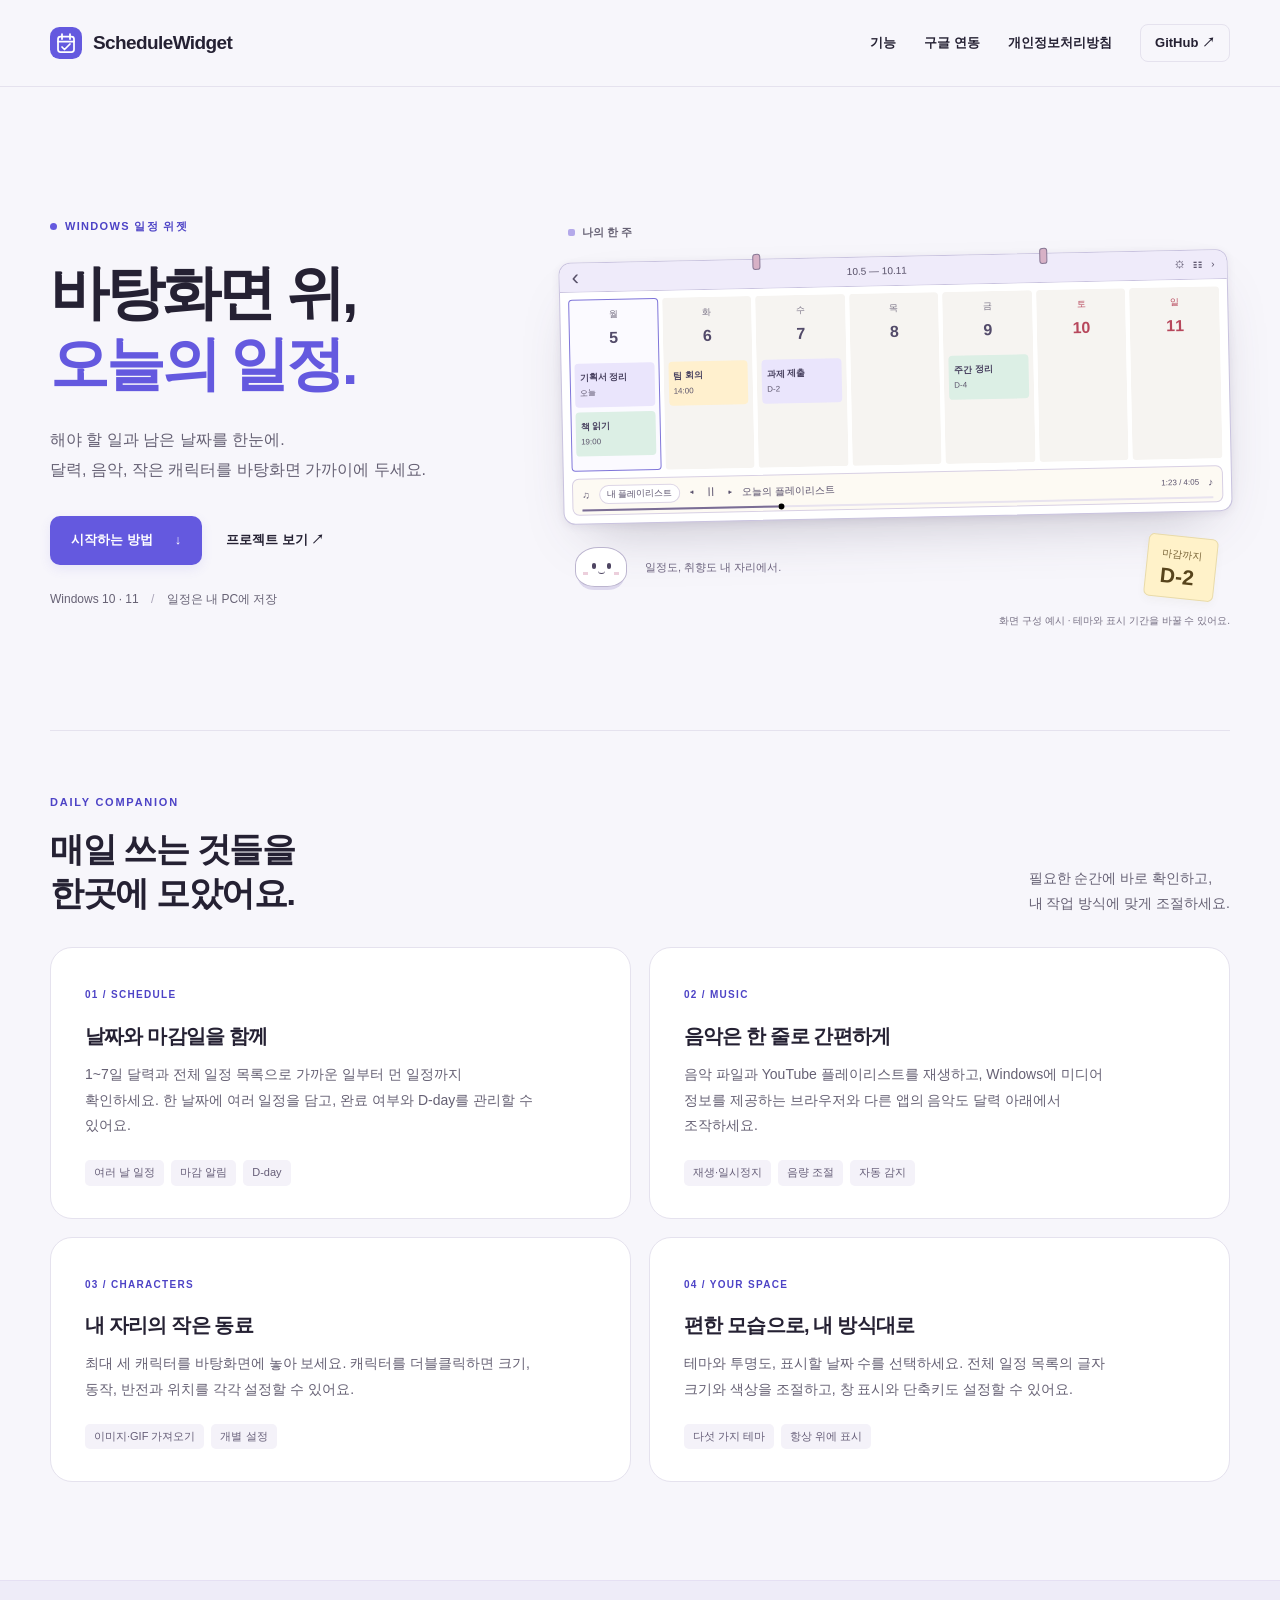
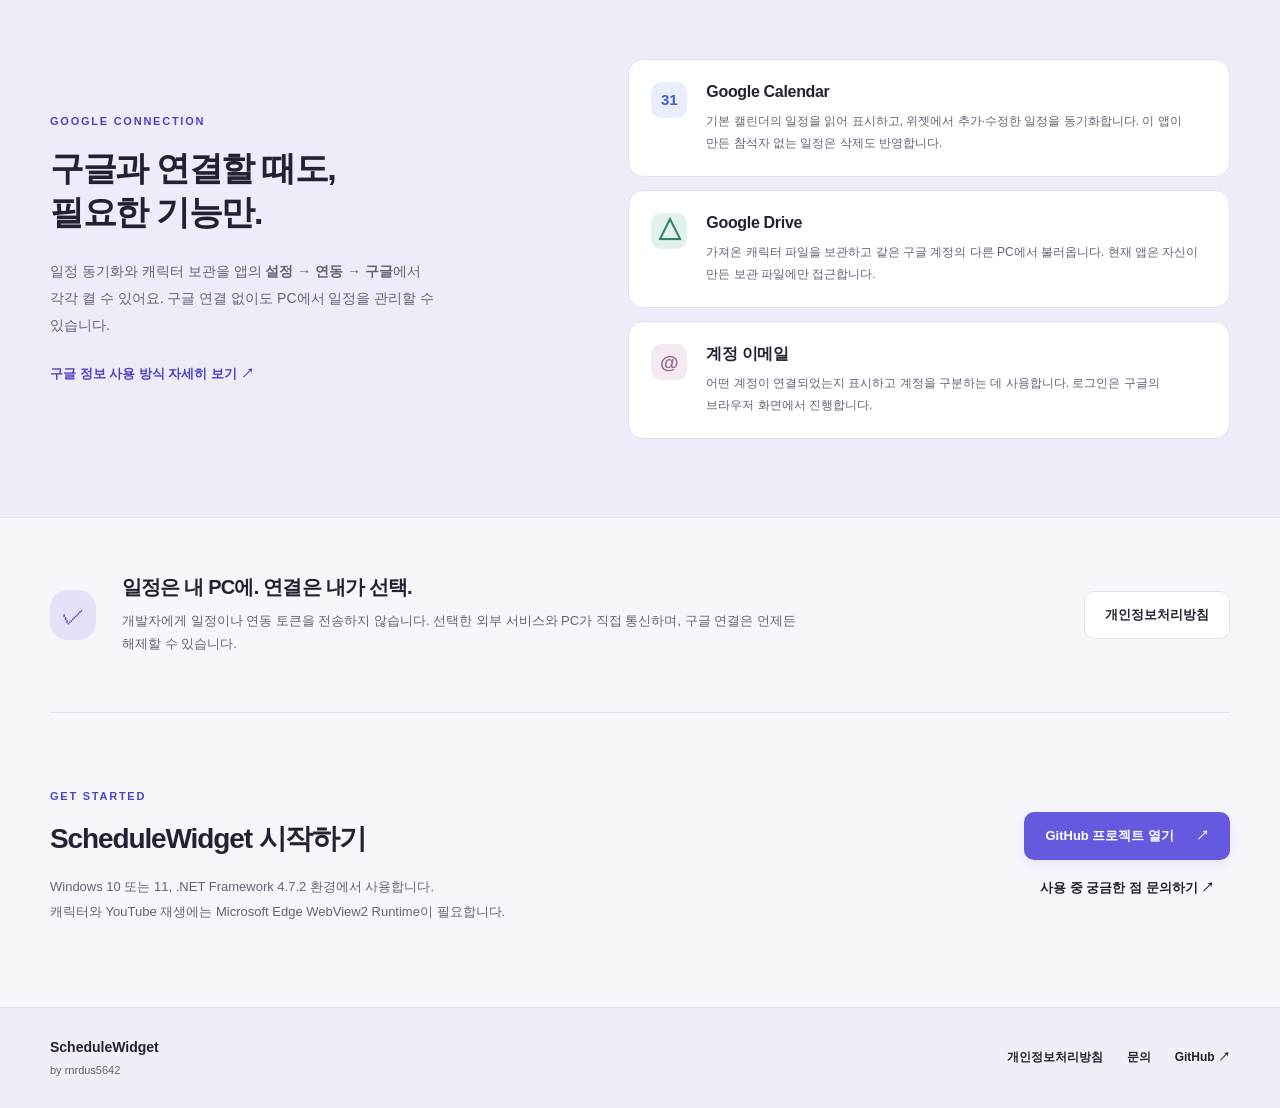
==== docs/index.html @ 33fc4219 "Add product and privacy pages for GitHub Pages" ====
<!doctype html>
<html lang="ko">
<head>
  <meta charset="utf-8">
  <meta name="viewport" content="width=device-width, initial-scale=1">
  <meta name="description" content="ScheduleWidget은 Windows 바탕화면에서 일정과 D-day를 확인하고, 음악과 캐릭터를 함께 사용하는 일정 위젯입니다. Google Calendar와 Drive 연동은 선택해서 사용할 수 있습니다.">
  <meta name="theme-color" content="#f7f6fb">
  <title>ScheduleWidget — 바탕화면 위, 오늘의 일정</title>
  <link rel="icon" href="assets/icon.svg" type="image/svg+xml">
  <link rel="stylesheet" href="assets/site.css">
</head>
<body>
  <a class="skip-link" href="#main">본문으로 건너뛰기</a>
  <header class="site-header">
    <div class="container header-inner">
      <a class="brand" href="./" aria-label="ScheduleWidget 홈"><img src="assets/icon.svg" width="32" height="32" alt=""><span>ScheduleWidget</span></a>
      <nav aria-label="주 메뉴"><a href="#features">기능</a><a href="#google">구글 연동</a><a href="privacy.html">개인정보처리방침</a><a class="nav-github" href="https://github.com/rnrdus5642/ScheduleWidget">GitHub <span aria-hidden="true">↗</span></a></nav>
    </div>
  </header>
  <main id="main">
    <section class="hero container" aria-labelledby="hero-title">
      <div class="hero-copy">
        <span class="eyebrow"><span class="status-dot" aria-hidden="true"></span> WINDOWS 일정 위젯</span>
        <h1 id="hero-title">바탕화면 위,<br><span>오늘의 일정.</span></h1>
        <p class="hero-description">해야 할 일과 남은 날짜를 한눈에.<br>달력, 음악, 작은 캐릭터를 바탕화면 가까이에 두세요.</p>
        <div class="hero-actions"><a class="button primary" href="#start">시작하는 방법 <span aria-hidden="true">↓</span></a><a class="text-link" href="https://github.com/rnrdus5642/ScheduleWidget">프로젝트 보기 <span aria-hidden="true">↗</span></a></div>
        <p class="hero-note">Windows 10 · 11 <span aria-hidden="true">/</span> 일정은 내 PC에 저장</p>
      </div>
      <figure class="hero-visual">
        <div class="visual-label"><span class="tiny-square" aria-hidden="true"></span> 나의 한 주</div>
        <div class="widget-preview" role="img" aria-label="7일 달력에 여러 일정과 D-day가 표시되고, 아래에 한 줄 음악 막대가 있는 화면 구성 예시">
          <div class="preview-top"><span aria-hidden="true">‹</span><span>10.5 — 10.11</span><span aria-hidden="true">⚙ &nbsp; ☷ &nbsp; ›</span></div>
          <div class="week-grid">
            <div class="day today"><div class="day-heading">월<strong>5</strong></div><span class="event lavender">기획서 정리<small>오늘</small></span><span class="event sage">책 읽기<small>19:00</small></span></div>
            <div class="day"><div class="day-heading">화<strong>6</strong></div><span class="event sand">팀 회의<small>14:00</small></span></div>
            <div class="day"><div class="day-heading">수<strong>7</strong></div><span class="event lavender">과제 제출<small>D-2</small></span></div>
            <div class="day"><div class="day-heading">목<strong>8</strong></div></div>
            <div class="day"><div class="day-heading">금<strong>9</strong></div><span class="event sage">주간 정리<small>D-4</small></span></div>
            <div class="day weekend"><div class="day-heading">토<strong>10</strong></div></div>
            <div class="day weekend"><div class="day-heading">일<strong>11</strong></div></div>
          </div>
          <div class="preview-player"><span aria-hidden="true">♫</span><span class="preview-source">내 플레이리스트</span><span class="player-controls" aria-hidden="true">◂ &nbsp; Ⅱ &nbsp; ▸</span><span class="preview-track">오늘의 플레이리스트</span><span class="preview-time">1:23 / 4:05</span><span aria-hidden="true">♪</span><div class="preview-progress"><i></i></div></div>
        </div>
        <div class="visual-bottom"><span class="pet-illustration" aria-hidden="true"><i></i><b></b></span><span class="visual-message">일정도, 취향도 내 자리에서.</span><span class="dday-sticker">마감까지 <strong>D-2</strong></span></div>
        <figcaption>화면 구성 예시 · 테마와 표시 기간을 바꿀 수 있어요.</figcaption>
      </figure>
    </section>
    <section class="feature-section container" id="features" aria-labelledby="features-title">
      <div class="section-heading"><div><span class="eyebrow">DAILY COMPANION</span><h2 id="features-title">매일 쓰는 것들을<br>한곳에 모았어요.</h2></div><p>필요한 순간에 바로 확인하고,<br>내 작업 방식에 맞게 조절하세요.</p></div>
      <div class="feature-grid">
        <article class="feature-card"><span class="feature-number">01 / SCHEDULE</span><h3>날짜와 마감일을 함께</h3><p>1~7일 달력과 전체 일정 목록으로 가까운 일부터 먼 일정까지 확인하세요. 한 날짜에 여러 일정을 담고, 완료 여부와 D-day를 관리할 수 있어요.</p><div class="feature-tags"><span>여러 날 일정</span><span>마감 알림</span><span>D-day</span></div></article>
        <article class="feature-card"><span class="feature-number">02 / MUSIC</span><h3>음악은 한 줄로 간편하게</h3><p>음악 파일과 YouTube 플레이리스트를 재생하고, Windows에 미디어 정보를 제공하는 브라우저와 다른 앱의 음악도 달력 아래에서 조작하세요.</p><div class="feature-tags"><span>재생·일시정지</span><span>음량 조절</span><span>자동 감지</span></div></article>
        <article class="feature-card"><span class="feature-number">03 / CHARACTERS</span><h3>내 자리의 작은 동료</h3><p>최대 세 캐릭터를 바탕화면에 놓아 보세요. 캐릭터를 더블클릭하면 크기, 동작, 반전과 위치를 각각 설정할 수 있어요.</p><div class="feature-tags"><span>이미지·GIF 가져오기</span><span>개별 설정</span></div></article>
        <article class="feature-card"><span class="feature-number">04 / YOUR SPACE</span><h3>편한 모습으로, 내 방식대로</h3><p>테마와 투명도, 표시할 날짜 수를 선택하세요. 전체 일정 목록의 글자 크기와 색상을 조절하고, 창 표시와 단축키도 설정할 수 있어요.</p><div class="feature-tags"><span>다섯 가지 테마</span><span>항상 위에 표시</span></div></article>
      </div>
    </section>
    <section class="connection-section" id="google" aria-labelledby="google-title">
      <div class="container connection-grid">
        <div class="connection-copy"><span class="eyebrow">GOOGLE CONNECTION</span><h2 id="google-title">구글과 연결할 때도,<br>필요한 기능만.</h2><p>일정 동기화와 캐릭터 보관을 앱의 <strong>설정 → 연동 → 구글</strong>에서 각각 켤 수 있어요. 구글 연결 없이도 PC에서 일정을 관리할 수 있습니다.</p><a class="text-link" href="privacy.html#google">구글 정보 사용 방식 자세히 보기 <span aria-hidden="true">↗</span></a></div>
        <div class="connection-list">
          <article><span class="connection-mark calendar-mark" aria-hidden="true">31</span><div><h3>Google Calendar</h3><p>기본 캘린더의 일정을 읽어 표시하고, 위젯에서 추가·수정한 일정을 동기화합니다. 이 앱이 만든 참석자 없는 일정은 삭제도 반영합니다.</p></div></article>
          <article><span class="connection-mark drive-mark" aria-hidden="true">△</span><div><h3>Google Drive</h3><p>가져온 캐릭터 파일을 보관하고 같은 구글 계정의 다른 PC에서 불러옵니다. 현재 앱은 자신이 만든 보관 파일에만 접근합니다.</p></div></article>
          <article><span class="connection-mark account-mark" aria-hidden="true">@</span><div><h3>계정 이메일</h3><p>어떤 계정이 연결되었는지 표시하고 계정을 구분하는 데 사용합니다. 로그인은 구글의 브라우저 화면에서 진행합니다.</p></div></article>
        </div>
      </div>
    </section>
    <section class="privacy-strip container" aria-labelledby="privacy-title"><div class="privacy-symbol" aria-hidden="true">✓</div><div><h2 id="privacy-title">일정은 내 PC에. 연결은 내가 선택.</h2><p>개발자에게 일정이나 연동 토큰을 전송하지 않습니다. 선택한 외부 서비스와 PC가 직접 통신하며, 구글 연결은 언제든 해제할 수 있습니다.</p></div><a class="button secondary" href="privacy.html">개인정보처리방침</a></section>
    <section class="start-section container" id="start" aria-labelledby="start-title">
      <div><span class="eyebrow">GET STARTED</span><h2 id="start-title">ScheduleWidget 시작하기</h2><p>Windows 10 또는 11, .NET Framework 4.7.2 환경에서 사용합니다.<br>캐릭터와 YouTube 재생에는 Microsoft Edge WebView2 Runtime이 필요합니다.</p></div>
      <div class="start-links"><a class="button primary" href="https://github.com/rnrdus5642/ScheduleWidget">GitHub 프로젝트 열기 <span aria-hidden="true">↗</span></a><a class="text-link" href="https://github.com/rnrdus5642/ScheduleWidget/issues">사용 중 궁금한 점 문의하기 <span aria-hidden="true">↗</span></a></div>
    </section>
  </main>
  <footer class="site-footer"><div class="container footer-inner"><div class="footer-brand">ScheduleWidget <span>by <a href="https://github.com/rnrdus5642">rnrdus5642</a></span></div><nav aria-label="하단 메뉴"><a href="privacy.html">개인정보처리방침</a><a href="https://github.com/rnrdus5642/ScheduleWidget/issues">문의</a><a href="https://github.com/rnrdus5642/ScheduleWidget">GitHub ↗</a></nav></div></footer>
</body>
</html>
---- docs/assets/site.css ----
:root{color-scheme:light;--canvas:#f7f6fb;--paper:#fff;--ink:#252133;--muted:#666174;--accent:#6459df;--accent-dark:#4d43c6;--line:#e5e2ee;--lavender:#efedff;--radius:22px}
*{box-sizing:border-box}html{scroll-behavior:smooth;scroll-padding-top:100px}body{margin:0;background:var(--canvas);color:var(--ink);font-family:"Segoe UI","Malgun Gothic","Apple SD Gothic Neo",sans-serif;font-size:15px;line-height:1.75;word-break:keep-all;overflow-wrap:anywhere}a{color:inherit;text-decoration:none}button,a{-webkit-tap-highlight-color:transparent}a:focus-visible{outline:3px solid var(--accent);outline-offset:5px;border-radius:4px}a:hover{text-decoration:underline;text-underline-offset:5px}img{max-width:100%;display:block}h1,h2,h3,p,figure{margin:0}h1,h2,h3{line-height:1.3;letter-spacing:-.04em}h2{font-size:34px}h3{font-size:20px}p{color:var(--muted)}.container{width:min(1180px,calc(100% - 80px));margin-inline:auto}.skip-link{position:fixed;left:16px;top:-100px;z-index:10;padding:10px 18px;color:#fff;background:var(--accent)}.skip-link:focus{top:12px}.site-header{border-bottom:1px solid var(--line);background:var(--canvas)}.header-inner{min-height:86px;display:flex;align-items:center;justify-content:space-between;gap:26px}.brand{display:inline-flex;align-items:center;gap:11px;font-size:19px;font-weight:750;letter-spacing:-.6px;white-space:nowrap}.brand:hover{text-decoration:none}.site-header nav,.site-footer nav{display:flex;gap:28px;align-items:center;font-size:13px;font-weight:600}.nav-github{border:1px solid var(--line);padding:7px 14px;border-radius:8px}.hero{display:grid;grid-template-columns:.82fr 1.18fr;gap:46px;align-items:center;padding-block:110px 100px}.eyebrow{display:block;font-size:11px;letter-spacing:.16em;font-weight:750;color:var(--accent-dark);margin-bottom:22px}.hero-copy .eyebrow{display:flex;align-items:center;gap:8px;letter-spacing:.12em}.status-dot{width:7px;height:7px;border-radius:50%;background:var(--accent)}h1{font-size:clamp(40px,4.6vw,61px);line-height:1.2;letter-spacing:-.055em;font-weight:750}h1 span{color:var(--accent)}.hero-description{font-size:16px;line-height:1.85;margin-top:26px}.hero-actions{display:flex;align-items:center;flex-wrap:wrap;gap:24px;margin-top:32px}.button{display:inline-flex;align-items:center;justify-content:center;gap:22px;padding:12px 20px;border:1px solid transparent;border-radius:10px;font-size:13px;font-weight:700;min-height:46px;white-space:nowrap;transition:background .15s}.button:hover{text-decoration:none}.primary{background:var(--accent);color:#fff;box-shadow:0 4px 12px #6459df1c}.primary:hover{background:var(--accent-dark)}.secondary{background:var(--paper);border-color:var(--line)}.secondary:hover{background:var(--lavender)}.text-link{font-size:13px;font-weight:650;display:inline-block}.hero-note{font-size:12px;margin-top:24px}.hero-note span{margin:0 9px;color:#aaa4b8}.hero-visual{min-width:0;position:relative;padding-top:26px}.visual-label{display:flex;align-items:center;gap:7px;font-size:11px;font-weight:650;color:var(--muted);margin:0 0 14px 7px}.tiny-square{width:7px;height:7px;background:#b4a9ea;border-radius:2px}.widget-preview{position:relative;background:#fff;border:1px solid #c9c3df;border-radius:12px;padding:0 8px 8px;box-shadow:0 26px 60px -28px #47415c5c,0 2px 8px #3c285614;transform:rotate(-1.2deg)}.widget-preview:before,.widget-preview:after{position:absolute;top:-6px;content:"";width:6px;height:14px;background:#d7b1c6;border:1px solid #867693;border-radius:3px;left:29%}.widget-preview:after{left:72%}.preview-top{display:flex;align-items:center;justify-content:space-between;height:29px;font-size:10px;margin:0 -8px 7px;padding:0 12px;background:#efebfa;border-bottom:1px solid #c9c3df;border-radius:11px 11px 0 0;color:#575068}.preview-top>span:first-child{font-size:22px;line-height:1}.week-grid{display:grid;grid-template-columns:repeat(7,minmax(0,1fr));gap:4px;min-height:172px}.day{padding:7px 4px;background:#f6f4f1;border:1.5px solid transparent;border-radius:4px}.day.today{border-color:#7f75d9;background:#fbfaff}.day-heading{text-align:center;font-size:9px;color:#777084;margin-bottom:11px}.day-heading strong{display:block;font-size:16px;color:#524a69;margin-top:1px}.weekend .day-heading,.weekend .day-heading strong{color:#b7475c}.event{display:block;font-size:9px;font-weight:600;color:#494260;border-radius:4px;padding:7px 5px;margin-bottom:5px;line-height:1.6;word-break:keep-all}.event small{display:block;font-size:8px;margin-top:3px;color:#5c556c;font-weight:400}.lavender{background:#eae5fc}.sage{background:#dcefe5}.sand{background:#fff0ce}.preview-player{position:relative;height:37px;margin-top:7px;background:#fdfaf3;border:1px solid #d8d0e4;border-radius:7px;display:flex;align-items:center;gap:9px;padding:0 9px 4px;font-size:10px;color:#5a526d;white-space:nowrap;overflow:hidden}.preview-source{font-size:9px;border:1px solid #ddd6e6;border-radius:12px;padding:1px 7px;background:#fff}.player-controls{font-size:12px}.preview-track{overflow:hidden;text-overflow:ellipsis;flex:1}.preview-time{font-size:8px}.preview-progress{position:absolute;left:9px;right:9px;bottom:3px;height:2px;background:#e8e3ef}.preview-progress:before{content:"";display:block;width:31%;height:2px;background:#7a6d94}.preview-progress i{display:block;position:absolute;left:31%;top:-2px;width:6px;height:6px;background:#000;border-radius:50%}.visual-bottom{height:90px;display:flex;align-items:center;gap:18px;padding:8px 14px 0}.visual-message{font-size:11px;color:#6d647f}.dday-sticker{margin-left:auto;background:#fff2c9;border:1px solid #e9dba9;padding:9px 14px;font-size:10px;transform:rotate(6deg);box-shadow:0 4px 8px #5043230a;border-radius:6px;white-space:nowrap;color:#756033}.dday-sticker strong{display:block;font-size:21px;line-height:1.2;color:#57441c}.pet-illustration{position:relative;display:block;flex:0 0 52px;width:52px;height:40px;background:#fff;border:1.5px solid #bcb5cf;border-radius:45% 45% 38% 38%;box-shadow:0 6px 0 -3px #ddd8ed}.pet-illustration:before,.pet-illustration:after{content:"";position:absolute;width:4px;height:6px;border-radius:3px;background:#4e4562;top:15px;left:16px}.pet-illustration:after{left:31px}.pet-illustration i{position:absolute;left:22px;top:22px;width:7px;height:4px;border-bottom:1.5px solid #4e4562;border-radius:0 0 6px 6px}.pet-illustration b{position:absolute;left:7px;right:7px;top:24px;height:3px;border-left:5px solid #eccfdc;border-right:5px solid #eccfdc}.hero-visual figcaption{font-size:10px;text-align:right;color:#766f83;margin-top:4px}.feature-section{padding-block:62px 98px;border-top:1px solid var(--line)}.section-heading{display:flex;justify-content:space-between;align-items:end;gap:30px;margin-bottom:32px}.section-heading .eyebrow,.connection-copy .eyebrow,.start-section .eyebrow{margin-bottom:15px}.section-heading p{font-size:14px}.feature-grid{display:grid;grid-template-columns:repeat(2,minmax(0,1fr));gap:18px}.feature-card{padding:32px 34px;background:var(--paper);border:1px solid var(--line);border-radius:var(--radius)}.feature-number{font-size:10px;letter-spacing:.13em;color:var(--accent-dark);font-weight:650}.feature-card h3{margin-top:16px;margin-bottom:13px}.feature-card p{font-size:14px;max-width:450px;line-height:1.85}.feature-tags{display:flex;flex-wrap:wrap;gap:7px;margin-top:21px}.feature-tags span{padding:3px 9px;border-radius:5px;background:#f4f2f9;color:#665e78;font-size:11px}.connection-section{background:#eeecf8;border-top:1px solid #e5e0f3;border-bottom:1px solid #e5e0f3;padding-block:78px}.connection-grid{display:grid;grid-template-columns:.9fr 1.1fr;gap:86px;align-items:center}.connection-copy>p{margin-top:24px;font-size:14px;line-height:1.9;max-width:395px}.connection-copy .text-link{margin-top:25px;color:var(--accent-dark)}.connection-list{display:grid;gap:13px}.connection-list article{background:#fff;border:1px solid #e5e0ef;border-radius:15px;padding:22px;display:flex;align-items:start;gap:19px}.connection-list h3{font-size:16px;letter-spacing:-.02em;margin-bottom:7px}.connection-list p{font-size:12px;line-height:1.85}.connection-mark{flex:0 0 36px;display:flex;align-items:center;justify-content:center;width:36px;height:36px;border-radius:10px;font-size:19px;font-weight:700}.calendar-mark{background:#e9eeff;color:#425cc5;font-size:15px}.drive-mark{background:#e3f1eb;color:#378066;font-size:27px}.account-mark{background:#f5eaf2;color:#986489}.privacy-strip{display:flex;align-items:center;gap:26px;padding-block:56px;border-bottom:1px solid var(--line)}.privacy-strip>div:nth-child(2){flex:1}.privacy-strip h2{font-size:20px;margin-bottom:10px}.privacy-strip p{font-size:13px;max-width:700px}.privacy-symbol{display:grid;place-items:center;flex:0 0 46px;height:50px;font-size:23px;border-radius:18px;background:#e5e1f6;color:var(--accent-dark)}.start-section{padding-block:74px 82px;display:flex;justify-content:space-between;align-items:center;gap:32px}.start-section h2{font-size:28px;margin-bottom:18px}.start-section p{font-size:13px;line-height:1.9}.start-links{display:grid;gap:17px;flex-shrink:0;text-align:center}.site-footer{border-top:1px solid var(--line);padding-block:27px;background:#f0eef6}.footer-inner{display:flex;align-items:center;justify-content:space-between;gap:20px}.footer-brand{font-size:14px;font-weight:650}.footer-brand span{display:block;font-size:11px;color:var(--muted);font-weight:400;margin-top:2px}.site-footer nav{font-size:12px;gap:24px}
/* Privacy document shares the product's typography and stays readable at narrow widths. */
.policy-container{width:min(1080px,calc(100% - 80px));margin-inline:auto}.policy-heading{padding-block:65px 39px;border-bottom:1px solid var(--line)}.policy-heading h1{font-size:44px;line-height:1.3}.policy-heading p{font-size:14px;max-width:650px;margin-top:16px}.policy-heading .updated{font-size:12px;margin-top:19px}.policy-layout{display:grid;grid-template-columns:210px minmax(0,1fr);gap:58px;padding-block:42px 90px;align-items:start}.policy-toc{position:sticky;top:25px;border-left:2px solid var(--line);padding-left:20px}.policy-toc p{font-size:11px;letter-spacing:.1em;font-weight:700;margin-bottom:14px}.policy-toc a{display:block;font-size:12px;padding:6px 0;color:var(--muted)}.policy-toc a:hover{color:var(--accent-dark)}.policy-content{min-width:0}.policy-summary{padding:24px 27px;border:1px solid #d8d2f4;border-radius:16px;background:var(--lavender);margin-bottom:36px}.policy-summary p{color:#4b4267;font-size:14px;line-height:1.85}.policy-content section{scroll-margin-top:30px;margin-bottom:38px}.policy-content h2{font-size:23px;padding-bottom:13px;border-bottom:1px solid var(--line);margin-bottom:18px}.policy-content h3{font-size:16px;margin:24px 0 10px}.policy-content p,.policy-content li{font-size:14px;line-height:1.9;color:#595363}.policy-content p+p{margin-top:12px}.policy-content ul,.policy-content ol{padding-left:23px;margin-block:12px}.policy-content li{padding-left:2px;margin-bottom:7px}.policy-content li::marker{color:var(--accent)}.policy-content a{color:var(--accent-dark);text-decoration:underline;text-underline-offset:3px}.policy-content code{font-size:12px;padding:2px 4px;border-radius:4px;background:#edeaf5;word-break:break-all;overflow-wrap:anywhere}.policy-content strong{color:var(--ink);font-weight:650}.scope-label{display:inline-block;font-size:11px;color:#665e7b;background:#ece8f6;border:1px solid #e0dbed;padding:1px 7px;border-radius:5px;margin-top:5px}.policy-en{padding:26px;background:#fff;border:1px solid var(--line);border-radius:16px}.policy-en h2{font-size:20px}.policy-content .policy-en p{font-size:13px}.policy-back{margin-top:28px}
@media(min-width:1500px){.hero{padding-block:128px 115px}.hero-visual{transform:scale(1.04)}}
@media(max-width:1000px){.container,.policy-container{width:calc(100% - 48px)}.hero{gap:30px;padding-block:74px 64px;grid-template-columns:.8fr 1.2fr}h1{font-size:42px}.hero-description{font-size:14px}.hero-actions{gap:18px}.hero-actions .button{padding-inline:14px}.hero-actions .text-link{font-size:12px}.preview-time{display:none}.connection-grid{gap:38px}.feature-card{padding:27px}.policy-layout{gap:35px;grid-template-columns:180px minmax(0,1fr)}.site-header nav{gap:18px}.privacy-strip{gap:18px}.privacy-strip .button{padding-inline:14px;font-size:12px}.visual-message{font-size:10px}}
@media(max-width:760px){.container,.policy-container{width:calc(100% - 40px)}.header-inner{min-height:76px;flex-wrap:wrap;gap:13px;padding-block:16px}.brand{font-size:18px}.site-header nav{gap:18px;font-size:12px}.nav-github{display:none}.hero{grid-template-columns:1fr;gap:35px;padding-block:54px 48px}.hero-copy{max-width:580px}h1{font-size:48px}.hero-description{font-size:15px;margin-top:20px}.hero-actions{margin-top:25px}.hero-note{margin-top:20px}.hero-visual{padding-top:7px;max-width:620px;width:100%;margin-inline:auto}.widget-preview{transform:rotate(-.6deg)}.week-grid{min-height:165px}.visual-bottom{height:82px;padding-inline:12px}.feature-section{padding-block:43px 58px}.section-heading{display:block;margin-bottom:25px}.section-heading h2{font-size:30px}.section-heading p{margin-top:17px;font-size:13px}.feature-grid{gap:13px}.feature-card{padding:24px}.feature-card h3{font-size:19px}.feature-card p{font-size:13px}.feature-tags span{font-size:10px}.connection-section{padding-block:50px}.connection-grid{grid-template-columns:1fr;gap:28px}.connection-copy h2{font-size:30px}.connection-copy>p{max-width:600px;margin-top:18px}.connection-list{grid-template-columns:1fr}.privacy-strip{flex-wrap:wrap;align-items:start;padding-block:37px}.privacy-strip h2{font-size:19px}.privacy-strip .button{margin-left:64px}.start-section{padding-block:45px;align-items:start;flex-direction:column;gap:23px}.start-section h2{font-size:26px}.start-links{display:flex;align-items:center;flex-wrap:wrap;gap:20px}.footer-inner{align-items:start}.site-footer nav{gap:13px;font-size:11px;flex-wrap:wrap;justify-content:end}.policy-heading{padding-block:44px 29px}.policy-heading h1{font-size:34px}.policy-layout{display:block;padding-top:24px;padding-bottom:50px}.policy-toc{position:static;display:flex;flex-wrap:wrap;gap:2px 18px;padding:0 0 23px;margin-bottom:25px;border-left:0;border-bottom:1px solid var(--line)}.policy-toc p{width:100%;margin-bottom:3px}.policy-summary{padding:20px}.policy-content h2{font-size:22px}}
@media(max-width:440px){.header-inner{gap:15px}.site-header nav{width:100%;justify-content:space-between;gap:10px}.site-header nav a{padding-block:2px}.hero{padding-top:41px}h1{font-size:44px}.eyebrow{font-size:10px;margin-bottom:17px}.hero-description{font-size:14px}.hero-note{font-size:11px}.hero-visual{margin-top:4px}.widget-preview{padding-inline:5px}.preview-top{margin-inline:-5px}.week-grid{gap:3px;min-height:145px}.day{padding:6px 2px}.day-heading{font-size:8px;margin-bottom:10px}.day-heading strong{font-size:14px}.event{font-size:8px;padding:5px 3px}.event small{font-size:7px}.preview-player{gap:8px;font-size:9px}.preview-source{display:none}.visual-bottom{gap:12px;padding-inline:7px}.dday-sticker{padding:7px 10px}.dday-sticker strong{font-size:20px}.visual-message{max-width:110px;font-size:10px}.feature-grid{grid-template-columns:1fr}.feature-card{padding:25px}.feature-card h3{font-size:20px}.feature-card p{font-size:14px}.feature-tags span{font-size:11px}.connection-list article{padding:19px;gap:13px}.connection-list p{font-size:13px}.privacy-symbol{flex-basis:36px;height:40px;font-size:20px;border-radius:13px}.privacy-strip{gap:14px}.privacy-strip .button{margin-left:50px}.start-links{display:grid;text-align:left}.footer-inner{display:block}.site-footer nav{margin-top:18px;justify-content:start;gap:23px}.policy-heading h1{font-size:29px}.policy-heading p{font-size:13px}.policy-content p,.policy-content li{font-size:13px}.policy-content h2{font-size:21px}.policy-summary{padding:18px}.policy-en{padding:20px}}
@media(max-width:760px){.privacy-strip{display:grid;grid-template-columns:46px minmax(0,1fr)}.privacy-strip .button{grid-column:2;justify-self:start;margin-left:0}}
@media(max-width:440px){.privacy-strip{grid-template-columns:36px minmax(0,1fr)}}
@media(prefers-reduced-motion:reduce){html{scroll-behavior:auto}.button{transition:none}}
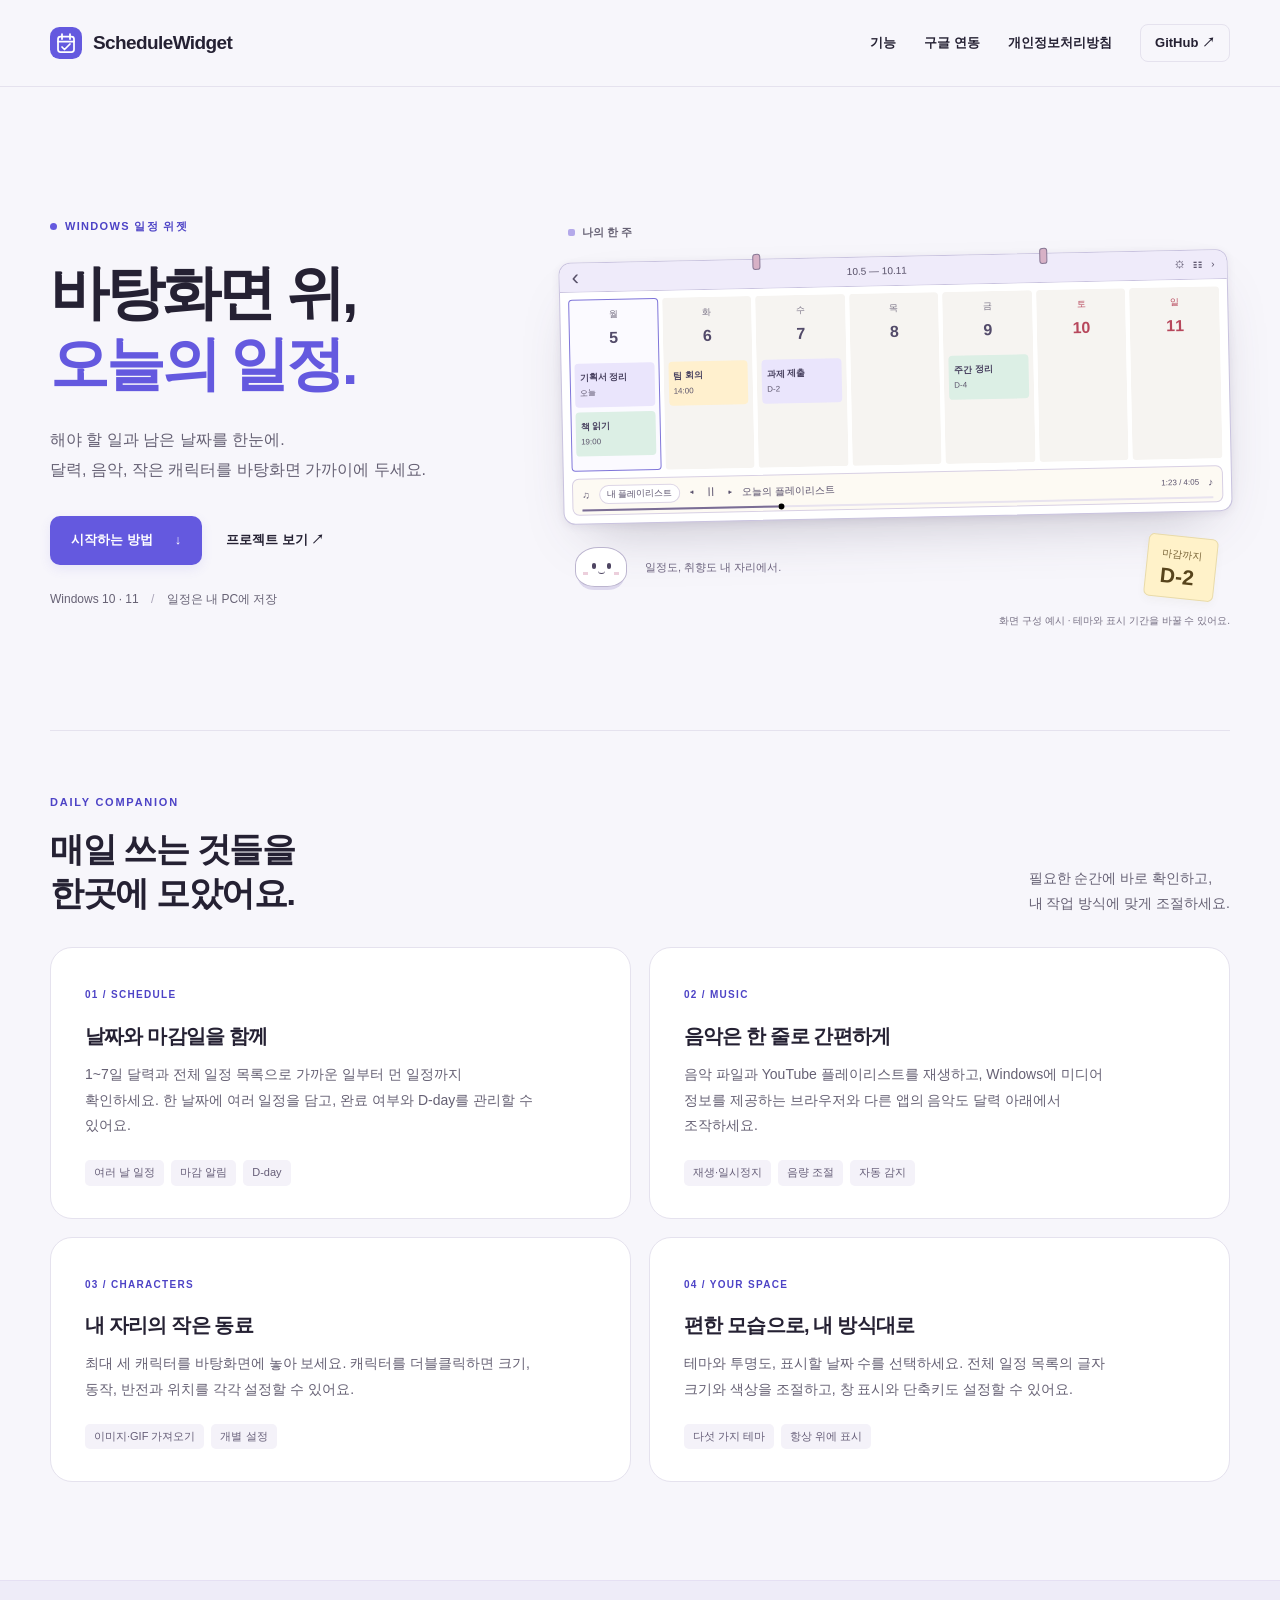
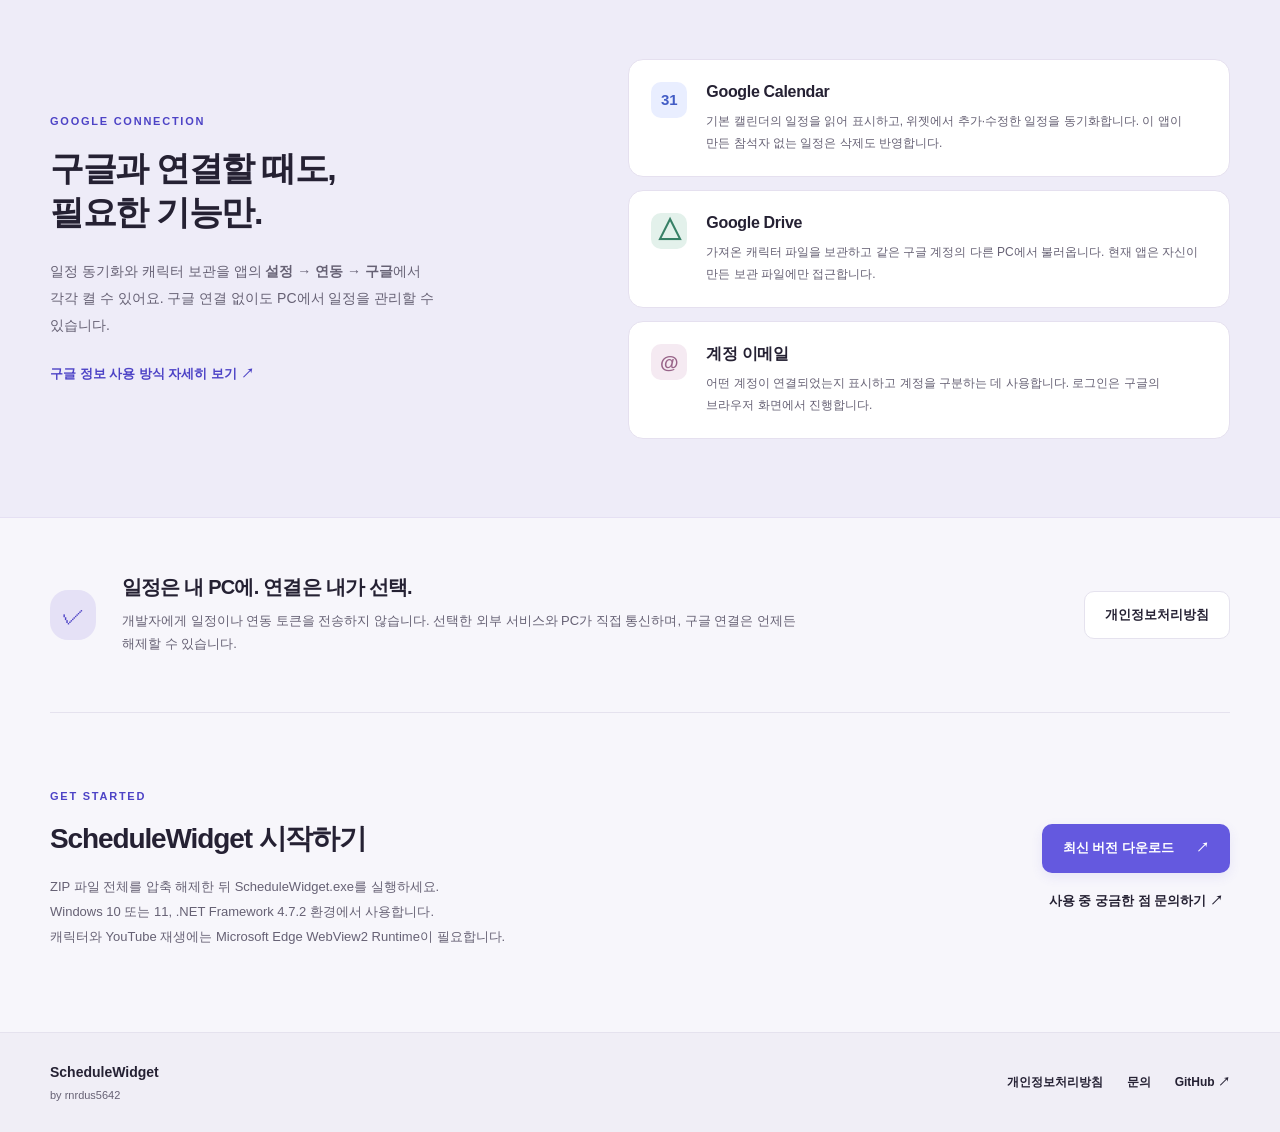
==== commit bdd4d06d: "Link the published release from the website" ====
--- a/docs/index.html
+++ b/docs/index.html
@@ -66,8 +66,8 @@
     </section>
     <section class="privacy-strip container" aria-labelledby="privacy-title"><div class="privacy-symbol" aria-hidden="true">✓</div><div><h2 id="privacy-title">일정은 내 PC에. 연결은 내가 선택.</h2><p>개발자에게 일정이나 연동 토큰을 전송하지 않습니다. 선택한 외부 서비스와 PC가 직접 통신하며, 구글 연결은 언제든 해제할 수 있습니다.</p></div><a class="button secondary" href="privacy.html">개인정보처리방침</a></section>
     <section class="start-section container" id="start" aria-labelledby="start-title">
-      <div><span class="eyebrow">GET STARTED</span><h2 id="start-title">ScheduleWidget 시작하기</h2><p>Windows 10 또는 11, .NET Framework 4.7.2 환경에서 사용합니다.<br>캐릭터와 YouTube 재생에는 Microsoft Edge WebView2 Runtime이 필요합니다.</p></div>
-      <div class="start-links"><a class="button primary" href="https://github.com/rnrdus5642/ScheduleWidget">GitHub 프로젝트 열기 <span aria-hidden="true">↗</span></a><a class="text-link" href="https://github.com/rnrdus5642/ScheduleWidget/issues">사용 중 궁금한 점 문의하기 <span aria-hidden="true">↗</span></a></div>
+      <div><span class="eyebrow">GET STARTED</span><h2 id="start-title">ScheduleWidget 시작하기</h2><p>ZIP 파일 전체를 압축 해제한 뒤 ScheduleWidget.exe를 실행하세요.<br>Windows 10 또는 11, .NET Framework 4.7.2 환경에서 사용합니다.<br>캐릭터와 YouTube 재생에는 Microsoft Edge WebView2 Runtime이 필요합니다.</p></div>
+      <div class="start-links"><a class="button primary" href="https://github.com/rnrdus5642/ScheduleWidget/releases/latest">최신 버전 다운로드 <span aria-hidden="true">↗</span></a><a class="text-link" href="https://github.com/rnrdus5642/ScheduleWidget/issues">사용 중 궁금한 점 문의하기 <span aria-hidden="true">↗</span></a></div>
     </section>
   </main>
   <footer class="site-footer"><div class="container footer-inner"><div class="footer-brand">ScheduleWidget <span>by <a href="https://github.com/rnrdus5642">rnrdus5642</a></span></div><nav aria-label="하단 메뉴"><a href="privacy.html">개인정보처리방침</a><a href="https://github.com/rnrdus5642/ScheduleWidget/issues">문의</a><a href="https://github.com/rnrdus5642/ScheduleWidget">GitHub ↗</a></nav></div></footer>
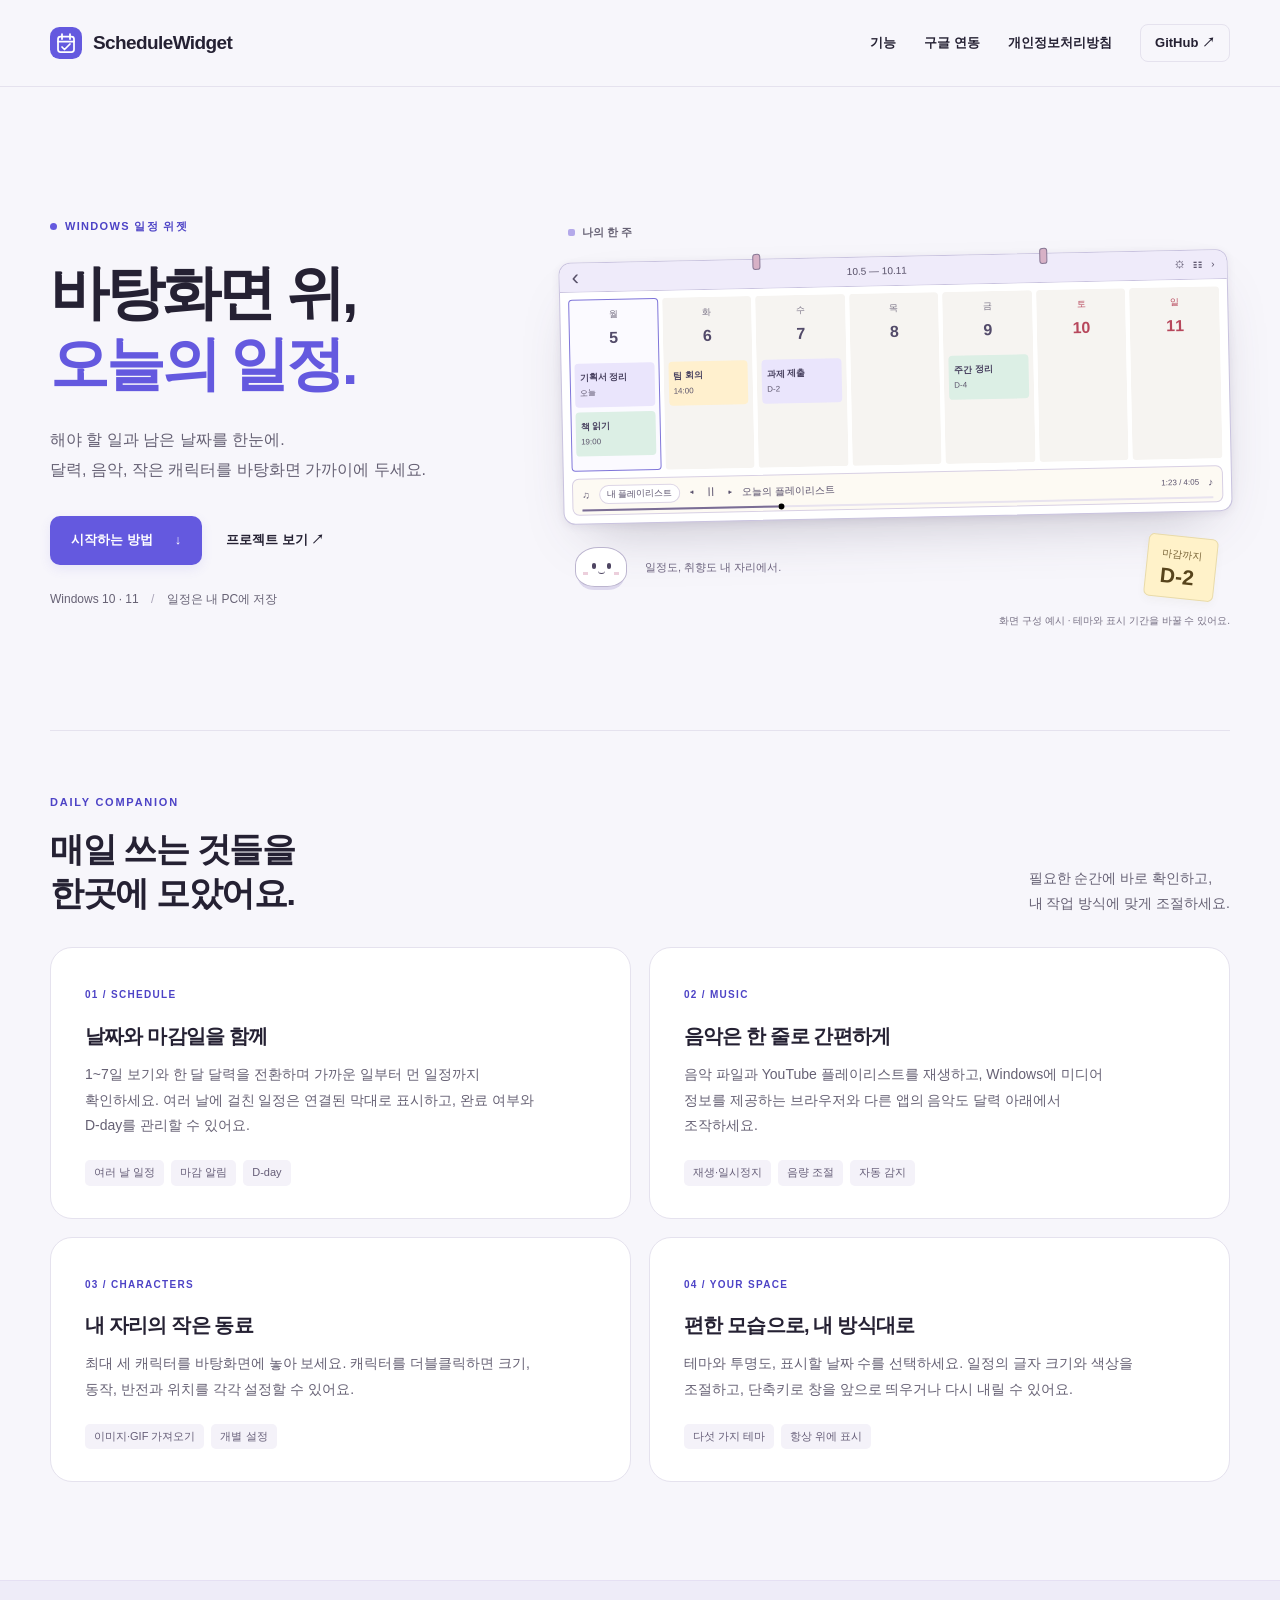
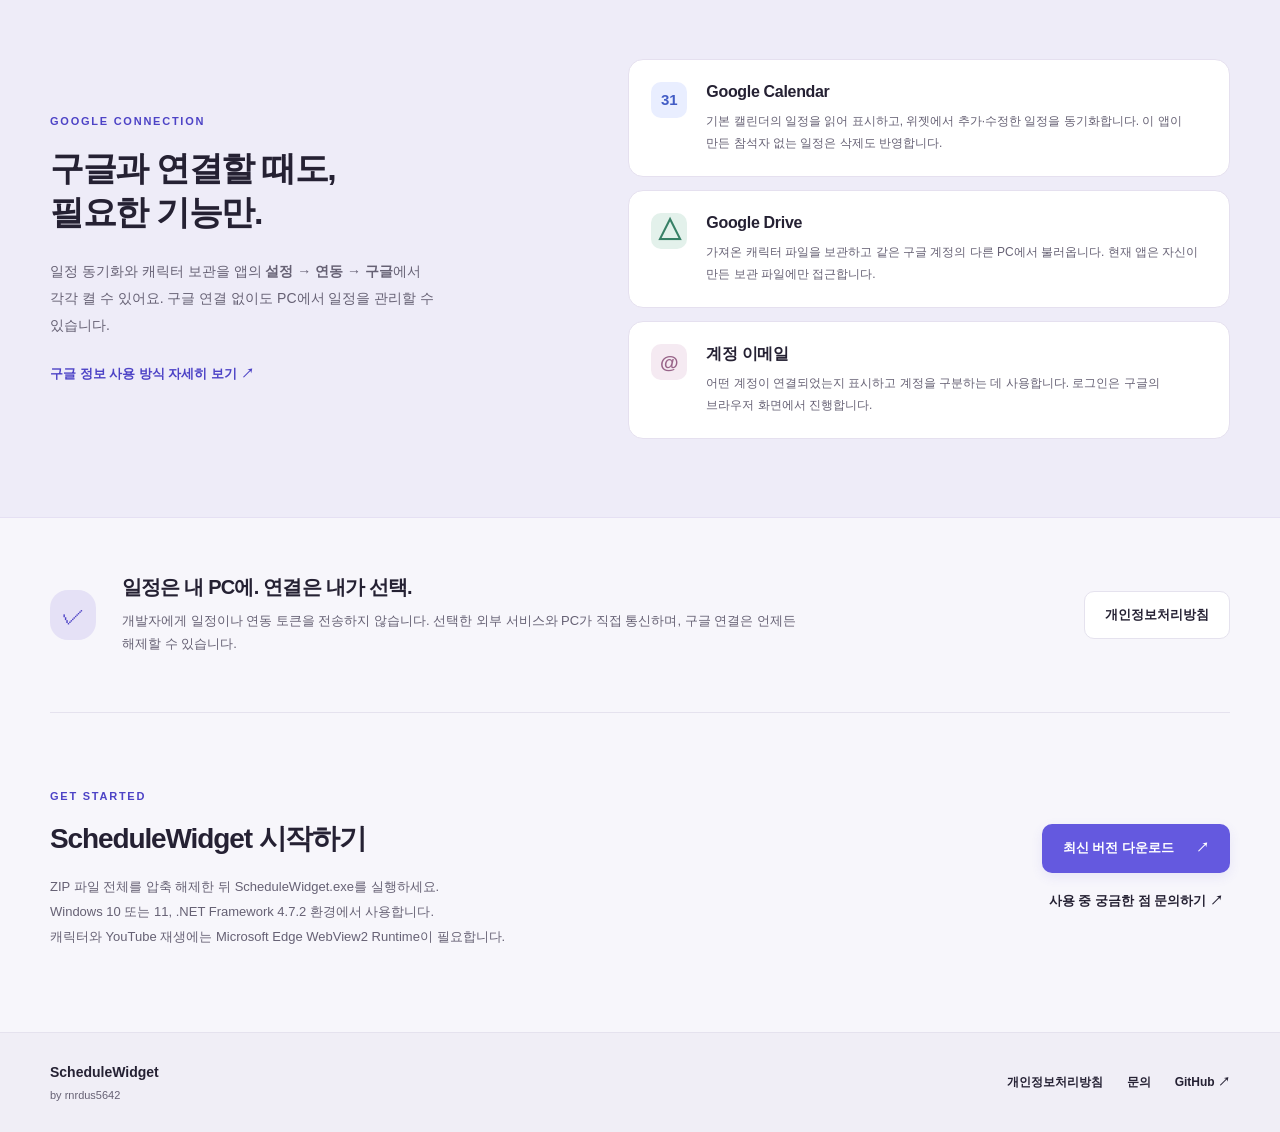
==== commit 1b7a3bb5: "Release 2026.1015.2312 with monthly calendar and stability fixes" ====
--- a/docs/index.html
+++ b/docs/index.html
@@ -48,10 +48,10 @@
     <section class="feature-section container" id="features" aria-labelledby="features-title">
       <div class="section-heading"><div><span class="eyebrow">DAILY COMPANION</span><h2 id="features-title">매일 쓰는 것들을<br>한곳에 모았어요.</h2></div><p>필요한 순간에 바로 확인하고,<br>내 작업 방식에 맞게 조절하세요.</p></div>
       <div class="feature-grid">
-        <article class="feature-card"><span class="feature-number">01 / SCHEDULE</span><h3>날짜와 마감일을 함께</h3><p>1~7일 달력과 전체 일정 목록으로 가까운 일부터 먼 일정까지 확인하세요. 한 날짜에 여러 일정을 담고, 완료 여부와 D-day를 관리할 수 있어요.</p><div class="feature-tags"><span>여러 날 일정</span><span>마감 알림</span><span>D-day</span></div></article>
+        <article class="feature-card"><span class="feature-number">01 / SCHEDULE</span><h3>날짜와 마감일을 함께</h3><p>1~7일 보기와 한 달 달력을 전환하며 가까운 일부터 먼 일정까지 확인하세요. 여러 날에 걸친 일정은 연결된 막대로 표시하고, 완료 여부와 D-day를 관리할 수 있어요.</p><div class="feature-tags"><span>여러 날 일정</span><span>마감 알림</span><span>D-day</span></div></article>
         <article class="feature-card"><span class="feature-number">02 / MUSIC</span><h3>음악은 한 줄로 간편하게</h3><p>음악 파일과 YouTube 플레이리스트를 재생하고, Windows에 미디어 정보를 제공하는 브라우저와 다른 앱의 음악도 달력 아래에서 조작하세요.</p><div class="feature-tags"><span>재생·일시정지</span><span>음량 조절</span><span>자동 감지</span></div></article>
         <article class="feature-card"><span class="feature-number">03 / CHARACTERS</span><h3>내 자리의 작은 동료</h3><p>최대 세 캐릭터를 바탕화면에 놓아 보세요. 캐릭터를 더블클릭하면 크기, 동작, 반전과 위치를 각각 설정할 수 있어요.</p><div class="feature-tags"><span>이미지·GIF 가져오기</span><span>개별 설정</span></div></article>
-        <article class="feature-card"><span class="feature-number">04 / YOUR SPACE</span><h3>편한 모습으로, 내 방식대로</h3><p>테마와 투명도, 표시할 날짜 수를 선택하세요. 전체 일정 목록의 글자 크기와 색상을 조절하고, 창 표시와 단축키도 설정할 수 있어요.</p><div class="feature-tags"><span>다섯 가지 테마</span><span>항상 위에 표시</span></div></article>
+        <article class="feature-card"><span class="feature-number">04 / YOUR SPACE</span><h3>편한 모습으로, 내 방식대로</h3><p>테마와 투명도, 표시할 날짜 수를 선택하세요. 일정의 글자 크기와 색상을 조절하고, 단축키로 창을 앞으로 띄우거나 다시 내릴 수 있어요.</p><div class="feature-tags"><span>다섯 가지 테마</span><span>항상 위에 표시</span></div></article>
       </div>
     </section>
     <section class="connection-section" id="google" aria-labelledby="google-title">
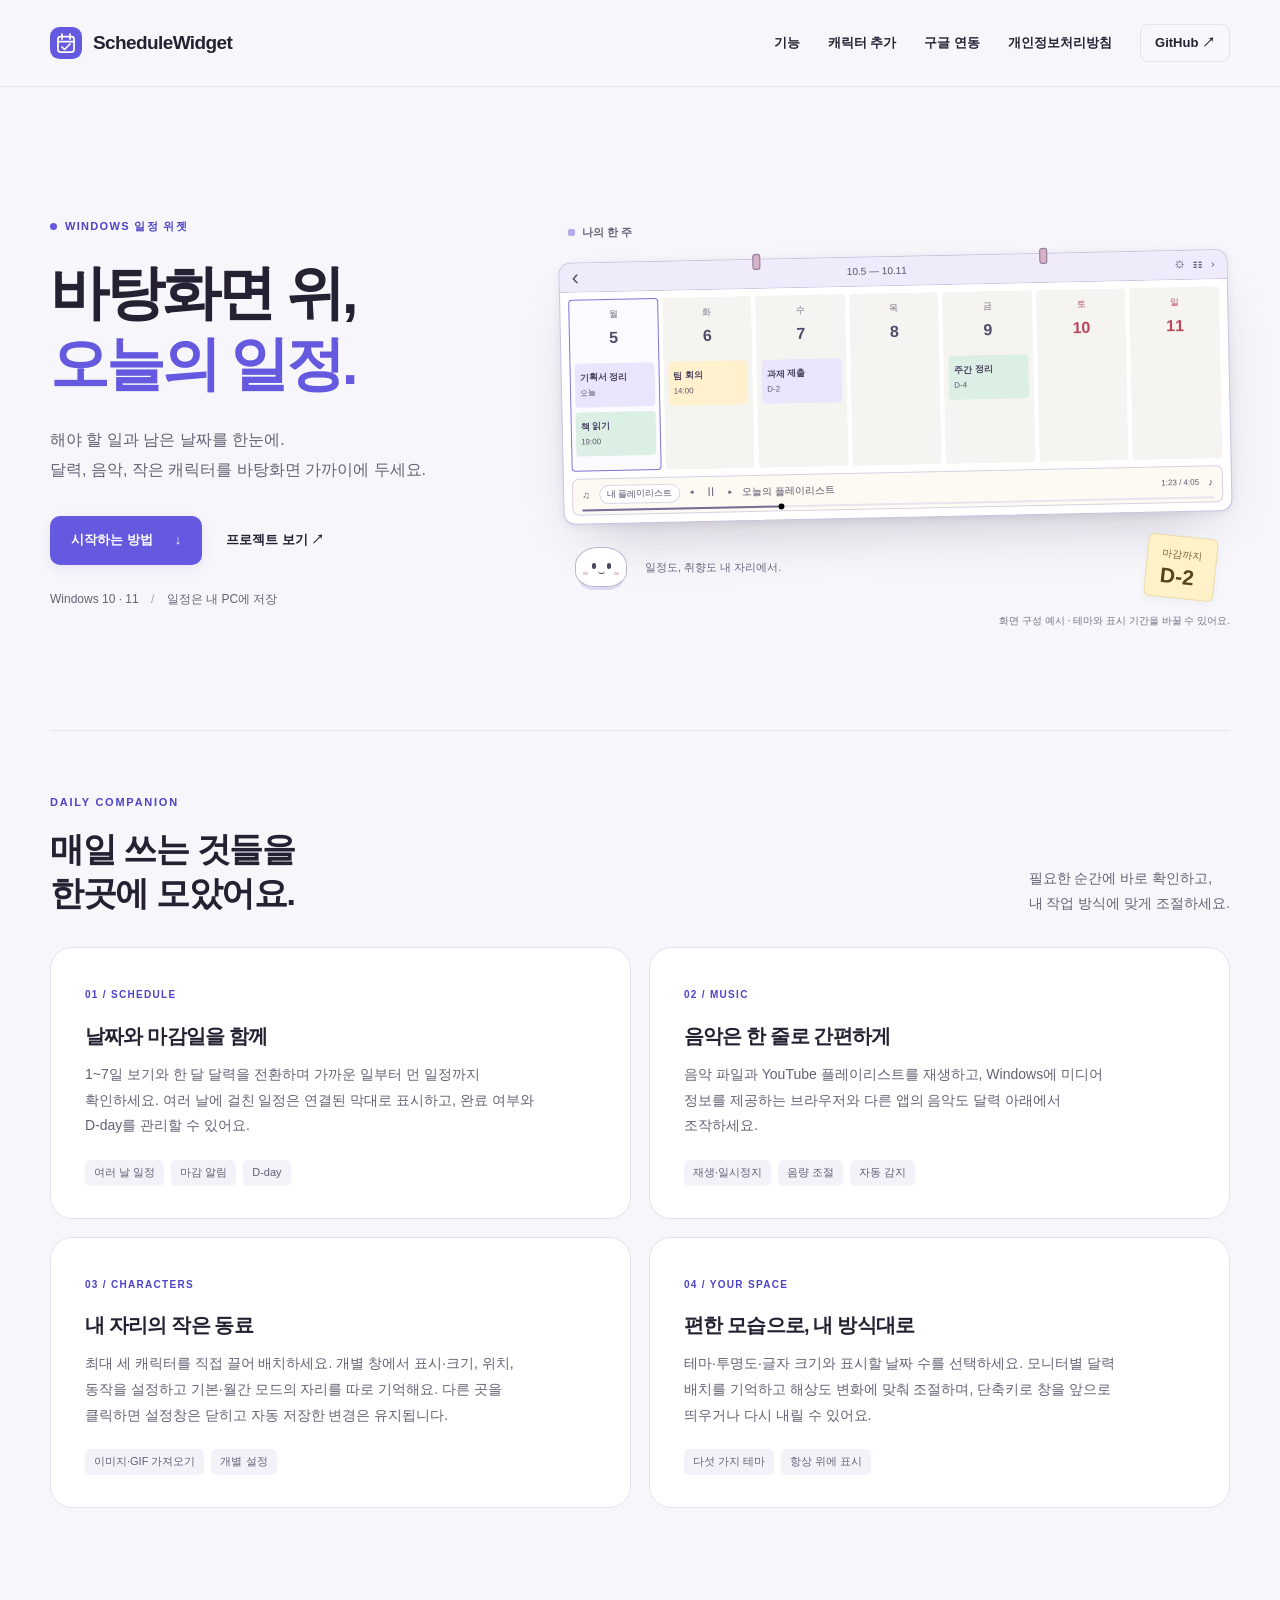
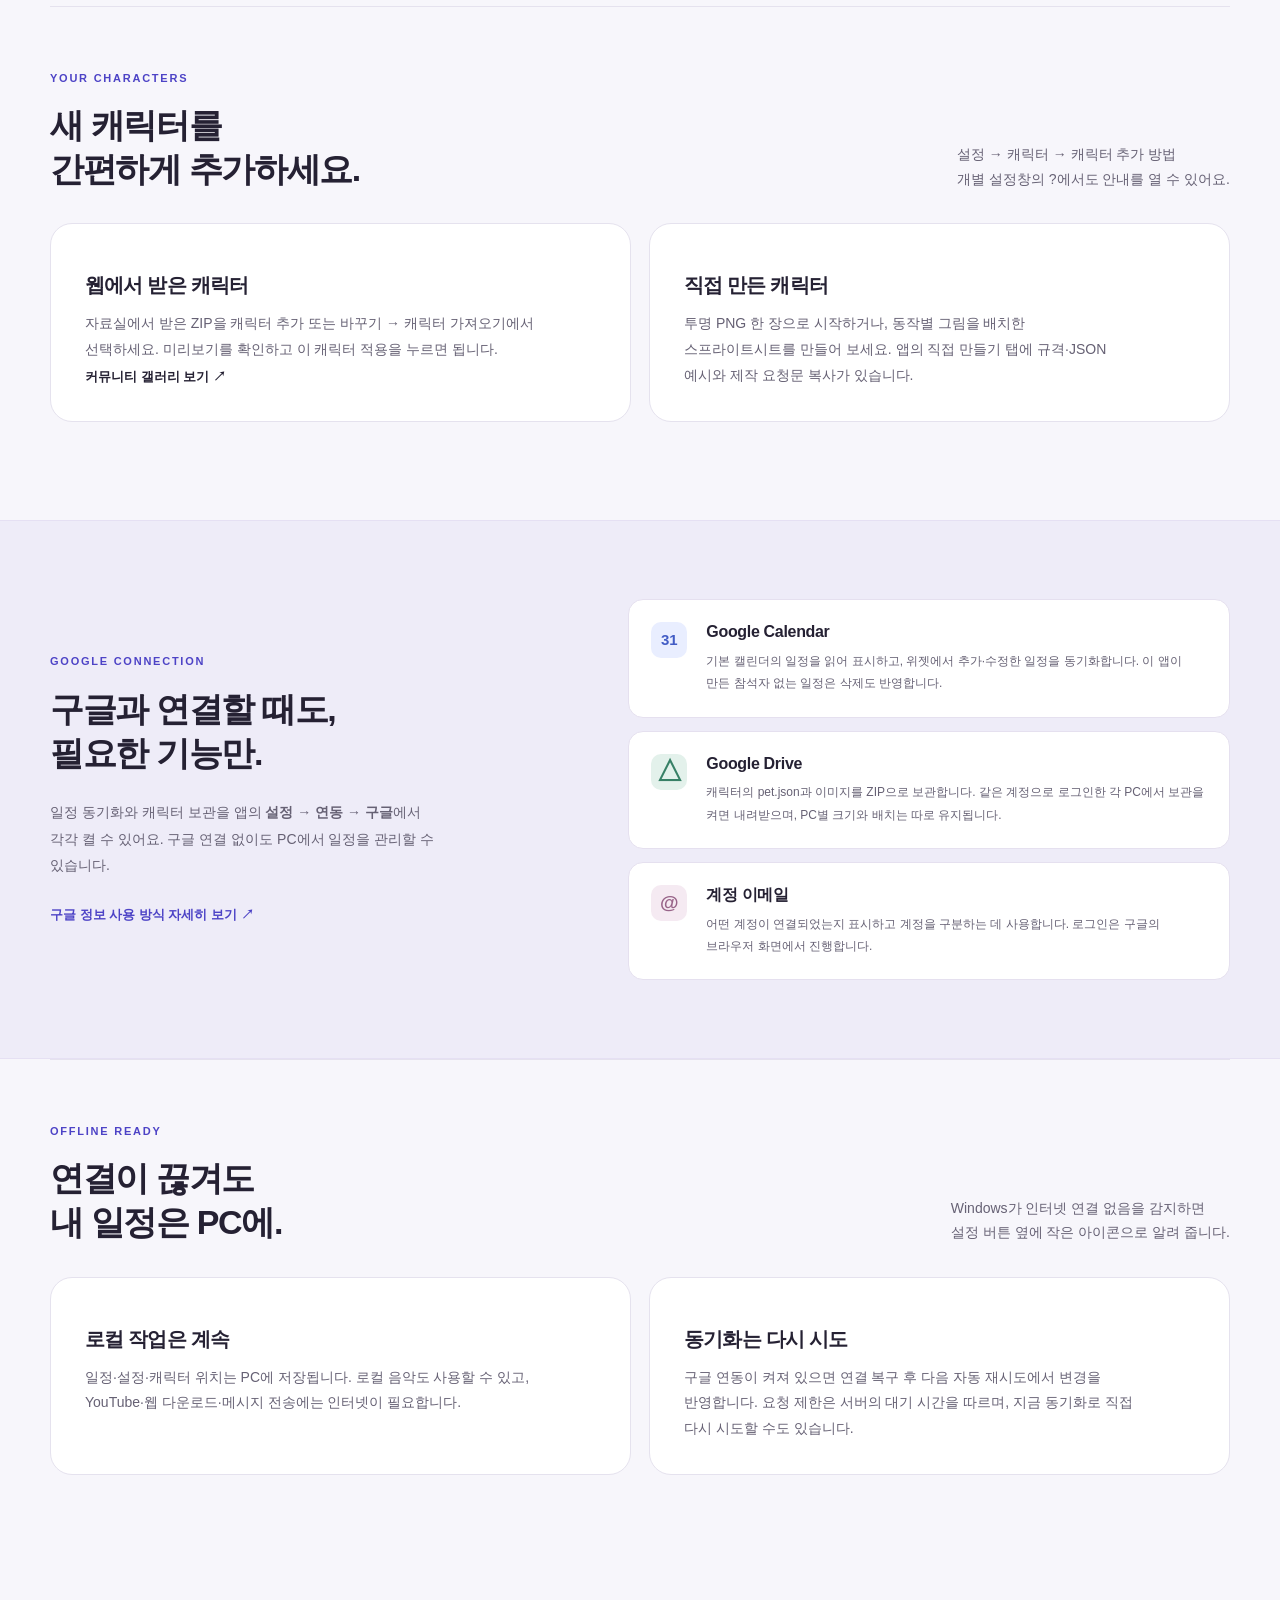
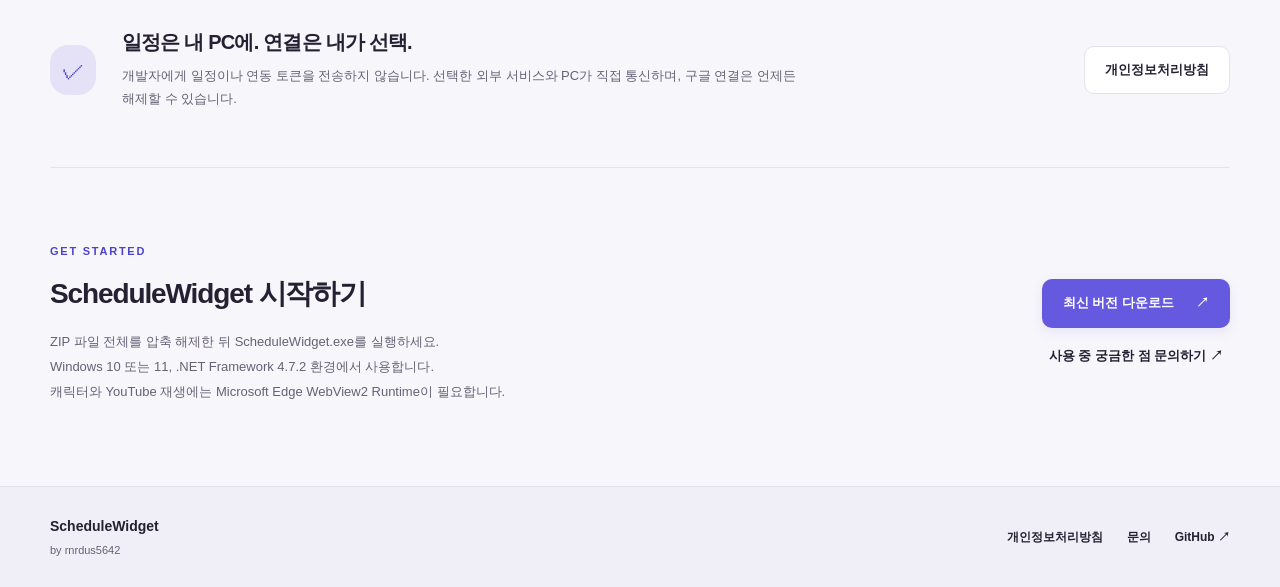
==== commit 026f1f57: "Release 2026.1111.1711: improve character settings and Drive recovery Preserve independent calendar-" ====
--- a/docs/index.html
+++ b/docs/index.html
@@ -14,7 +14,7 @@
   <header class="site-header">
     <div class="container header-inner">
       <a class="brand" href="./" aria-label="ScheduleWidget 홈"><img src="assets/icon.svg" width="32" height="32" alt=""><span>ScheduleWidget</span></a>
-      <nav aria-label="주 메뉴"><a href="#features">기능</a><a href="#google">구글 연동</a><a href="privacy.html">개인정보처리방침</a><a class="nav-github" href="https://github.com/rnrdus5642/ScheduleWidget">GitHub <span aria-hidden="true">↗</span></a></nav>
+      <nav aria-label="주 메뉴"><a href="#features">기능</a><a href="#characters">캐릭터 추가</a><a href="#google">구글 연동</a><a href="privacy.html">개인정보처리방침</a><a class="nav-github" href="https://github.com/rnrdus5642/ScheduleWidget">GitHub <span aria-hidden="true">↗</span></a></nav>
     </div>
   </header>
   <main id="main">
@@ -50,8 +50,15 @@
       <div class="feature-grid">
         <article class="feature-card"><span class="feature-number">01 / SCHEDULE</span><h3>날짜와 마감일을 함께</h3><p>1~7일 보기와 한 달 달력을 전환하며 가까운 일부터 먼 일정까지 확인하세요. 여러 날에 걸친 일정은 연결된 막대로 표시하고, 완료 여부와 D-day를 관리할 수 있어요.</p><div class="feature-tags"><span>여러 날 일정</span><span>마감 알림</span><span>D-day</span></div></article>
         <article class="feature-card"><span class="feature-number">02 / MUSIC</span><h3>음악은 한 줄로 간편하게</h3><p>음악 파일과 YouTube 플레이리스트를 재생하고, Windows에 미디어 정보를 제공하는 브라우저와 다른 앱의 음악도 달력 아래에서 조작하세요.</p><div class="feature-tags"><span>재생·일시정지</span><span>음량 조절</span><span>자동 감지</span></div></article>
-        <article class="feature-card"><span class="feature-number">03 / CHARACTERS</span><h3>내 자리의 작은 동료</h3><p>최대 세 캐릭터를 바탕화면에 놓아 보세요. 캐릭터를 더블클릭하면 크기, 동작, 반전과 위치를 각각 설정할 수 있어요.</p><div class="feature-tags"><span>이미지·GIF 가져오기</span><span>개별 설정</span></div></article>
-        <article class="feature-card"><span class="feature-number">04 / YOUR SPACE</span><h3>편한 모습으로, 내 방식대로</h3><p>테마와 투명도, 표시할 날짜 수를 선택하세요. 일정의 글자 크기와 색상을 조절하고, 단축키로 창을 앞으로 띄우거나 다시 내릴 수 있어요.</p><div class="feature-tags"><span>다섯 가지 테마</span><span>항상 위에 표시</span></div></article>
+        <article class="feature-card"><span class="feature-number">03 / CHARACTERS</span><h3>내 자리의 작은 동료</h3><p>최대 세 캐릭터를 직접 끌어 배치하세요. 개별 창에서 표시·크기, 위치, 동작을 설정하고 기본·월간 모드의 자리를 따로 기억해요. 다른 곳을 클릭하면 설정창은 닫히고 자동 저장한 변경은 유지됩니다.</p><div class="feature-tags"><span>이미지·GIF 가져오기</span><span>개별 설정</span></div></article>
+        <article class="feature-card"><span class="feature-number">04 / YOUR SPACE</span><h3>편한 모습으로, 내 방식대로</h3><p>테마·투명도·글자 크기와 표시할 날짜 수를 선택하세요. 모니터별 달력 배치를 기억하고 해상도 변화에 맞춰 조절하며, 단축키로 창을 앞으로 띄우거나 다시 내릴 수 있어요.</p><div class="feature-tags"><span>다섯 가지 테마</span><span>항상 위에 표시</span></div></article>
+      </div>
+    </section>
+    <section class="feature-section container" id="characters" aria-labelledby="characters-title">
+      <div class="section-heading"><div><span class="eyebrow">YOUR CHARACTERS</span><h2 id="characters-title">새 캐릭터를<br>간편하게 추가하세요.</h2></div><p>설정 → 캐릭터 → 캐릭터 추가 방법<br>개별 설정창의 ?에서도 안내를 열 수 있어요.</p></div>
+      <div class="feature-grid">
+        <article class="feature-card"><h3>웹에서 받은 캐릭터</h3><p>자료실에서 받은 ZIP을 캐릭터 추가 또는 바꾸기 → 캐릭터 가져오기에서 선택하세요. 미리보기를 확인하고 이 캐릭터 적용을 누르면 됩니다.</p><a class="text-link" href="https://codexpets.org/gallery">커뮤니티 갤러리 보기 ↗</a></article>
+        <article class="feature-card"><h3>직접 만든 캐릭터</h3><p>투명 PNG 한 장으로 시작하거나, 동작별 그림을 배치한 스프라이트시트를 만들어 보세요. 앱의 직접 만들기 탭에 규격·JSON 예시와 제작 요청문 복사가 있습니다.</p></article>
       </div>
     </section>
     <section class="connection-section" id="google" aria-labelledby="google-title">
@@ -59,9 +66,16 @@
         <div class="connection-copy"><span class="eyebrow">GOOGLE CONNECTION</span><h2 id="google-title">구글과 연결할 때도,<br>필요한 기능만.</h2><p>일정 동기화와 캐릭터 보관을 앱의 <strong>설정 → 연동 → 구글</strong>에서 각각 켤 수 있어요. 구글 연결 없이도 PC에서 일정을 관리할 수 있습니다.</p><a class="text-link" href="privacy.html#google">구글 정보 사용 방식 자세히 보기 <span aria-hidden="true">↗</span></a></div>
         <div class="connection-list">
           <article><span class="connection-mark calendar-mark" aria-hidden="true">31</span><div><h3>Google Calendar</h3><p>기본 캘린더의 일정을 읽어 표시하고, 위젯에서 추가·수정한 일정을 동기화합니다. 이 앱이 만든 참석자 없는 일정은 삭제도 반영합니다.</p></div></article>
-          <article><span class="connection-mark drive-mark" aria-hidden="true">△</span><div><h3>Google Drive</h3><p>가져온 캐릭터 파일을 보관하고 같은 구글 계정의 다른 PC에서 불러옵니다. 현재 앱은 자신이 만든 보관 파일에만 접근합니다.</p></div></article>
+          <article><span class="connection-mark drive-mark" aria-hidden="true">△</span><div><h3>Google Drive</h3><p>캐릭터의 pet.json과 이미지를 ZIP으로 보관합니다. 같은 계정으로 로그인한 각 PC에서 보관을 켜면 내려받으며, PC별 크기와 배치는 따로 유지됩니다.</p></div></article>
           <article><span class="connection-mark account-mark" aria-hidden="true">@</span><div><h3>계정 이메일</h3><p>어떤 계정이 연결되었는지 표시하고 계정을 구분하는 데 사용합니다. 로그인은 구글의 브라우저 화면에서 진행합니다.</p></div></article>
         </div>
+      </div>
+    </section>
+    <section class="feature-section container" id="offline" aria-labelledby="offline-title">
+      <div class="section-heading"><div><span class="eyebrow">OFFLINE READY</span><h2 id="offline-title">연결이 끊겨도<br>내 일정은 PC에.</h2></div><p>Windows가 인터넷 연결 없음을 감지하면<br>설정 버튼 옆에 작은 아이콘으로 알려 줍니다.</p></div>
+      <div class="feature-grid">
+        <article class="feature-card"><h3>로컬 작업은 계속</h3><p>일정·설정·캐릭터 위치는 PC에 저장됩니다. 로컬 음악도 사용할 수 있고, YouTube·웹 다운로드·메시지 전송에는 인터넷이 필요합니다.</p></article>
+        <article class="feature-card"><h3>동기화는 다시 시도</h3><p>구글 연동이 켜져 있으면 연결 복구 후 다음 자동 재시도에서 변경을 반영합니다. 요청 제한은 서버의 대기 시간을 따르며, 지금 동기화로 직접 다시 시도할 수도 있습니다.</p></article>
       </div>
     </section>
     <section class="privacy-strip container" aria-labelledby="privacy-title"><div class="privacy-symbol" aria-hidden="true">✓</div><div><h2 id="privacy-title">일정은 내 PC에. 연결은 내가 선택.</h2><p>개발자에게 일정이나 연동 토큰을 전송하지 않습니다. 선택한 외부 서비스와 PC가 직접 통신하며, 구글 연결은 언제든 해제할 수 있습니다.</p></div><a class="button secondary" href="privacy.html">개인정보처리방침</a></section>
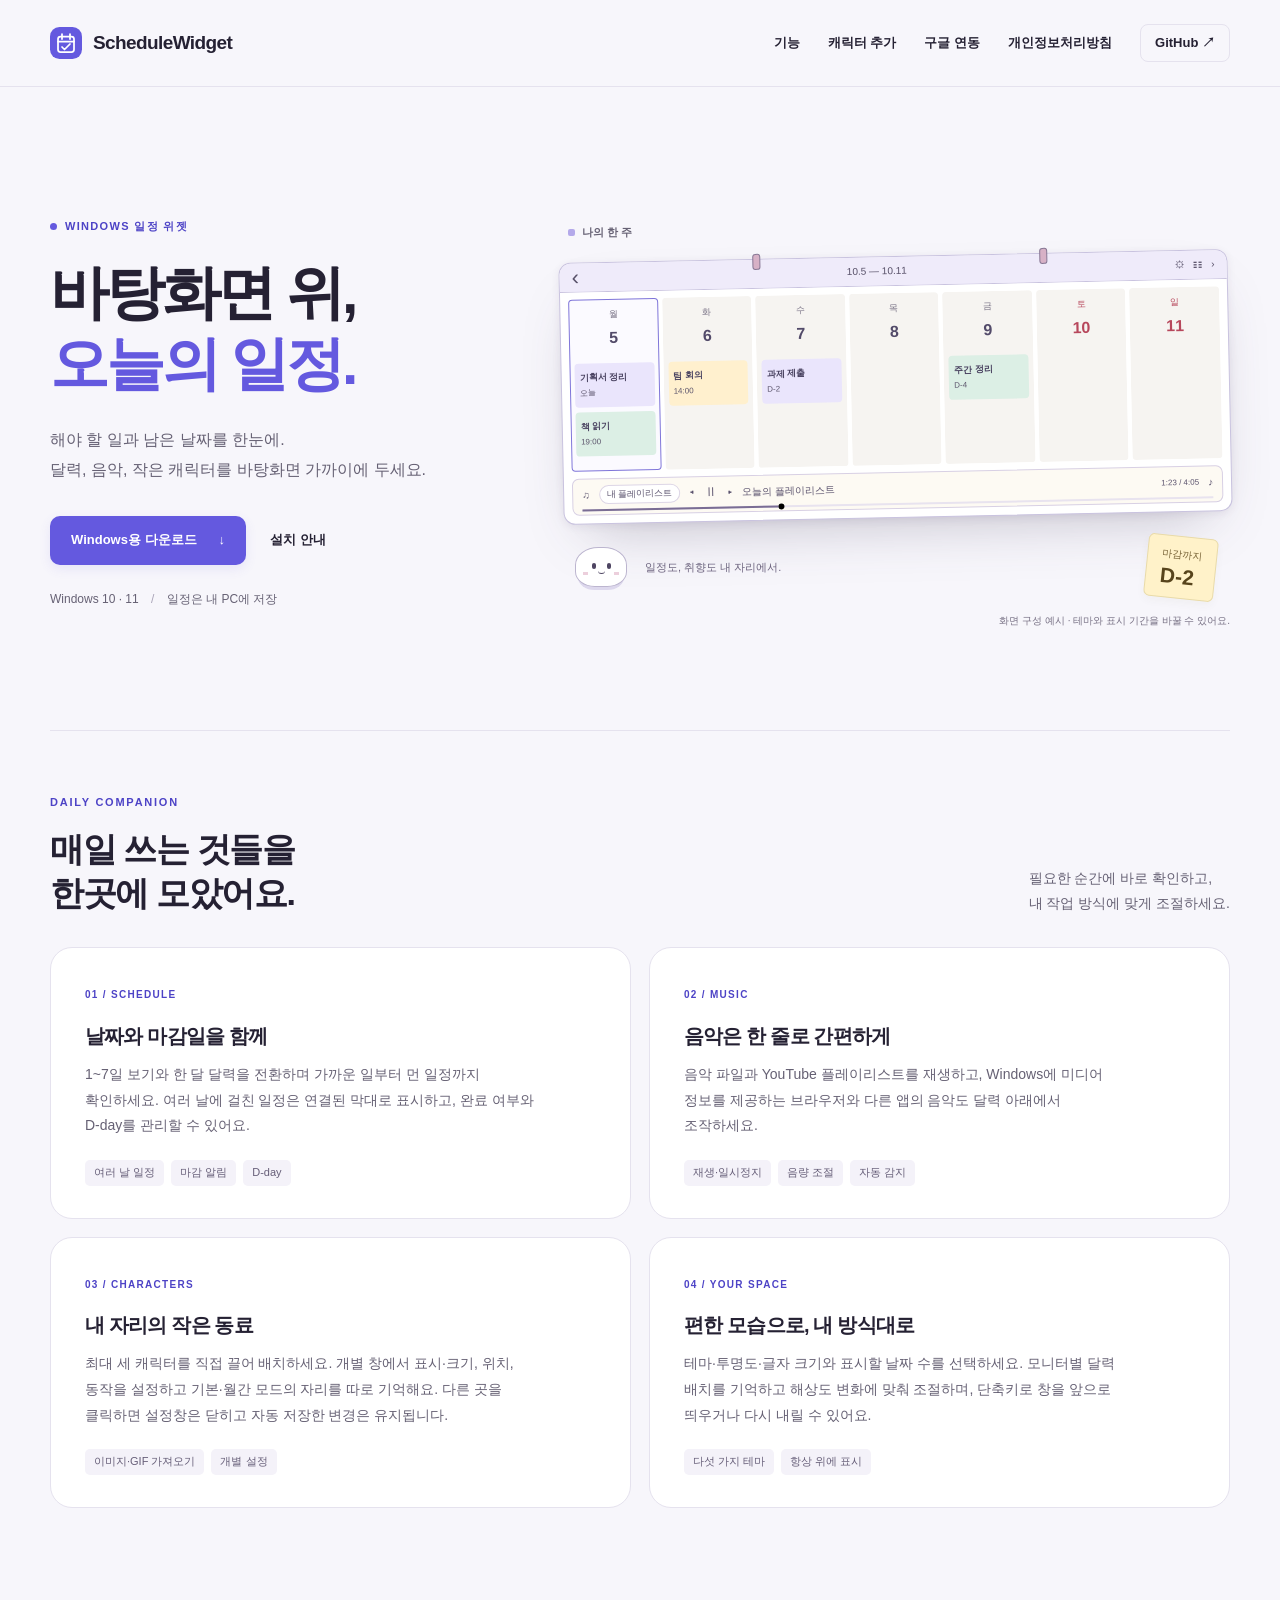
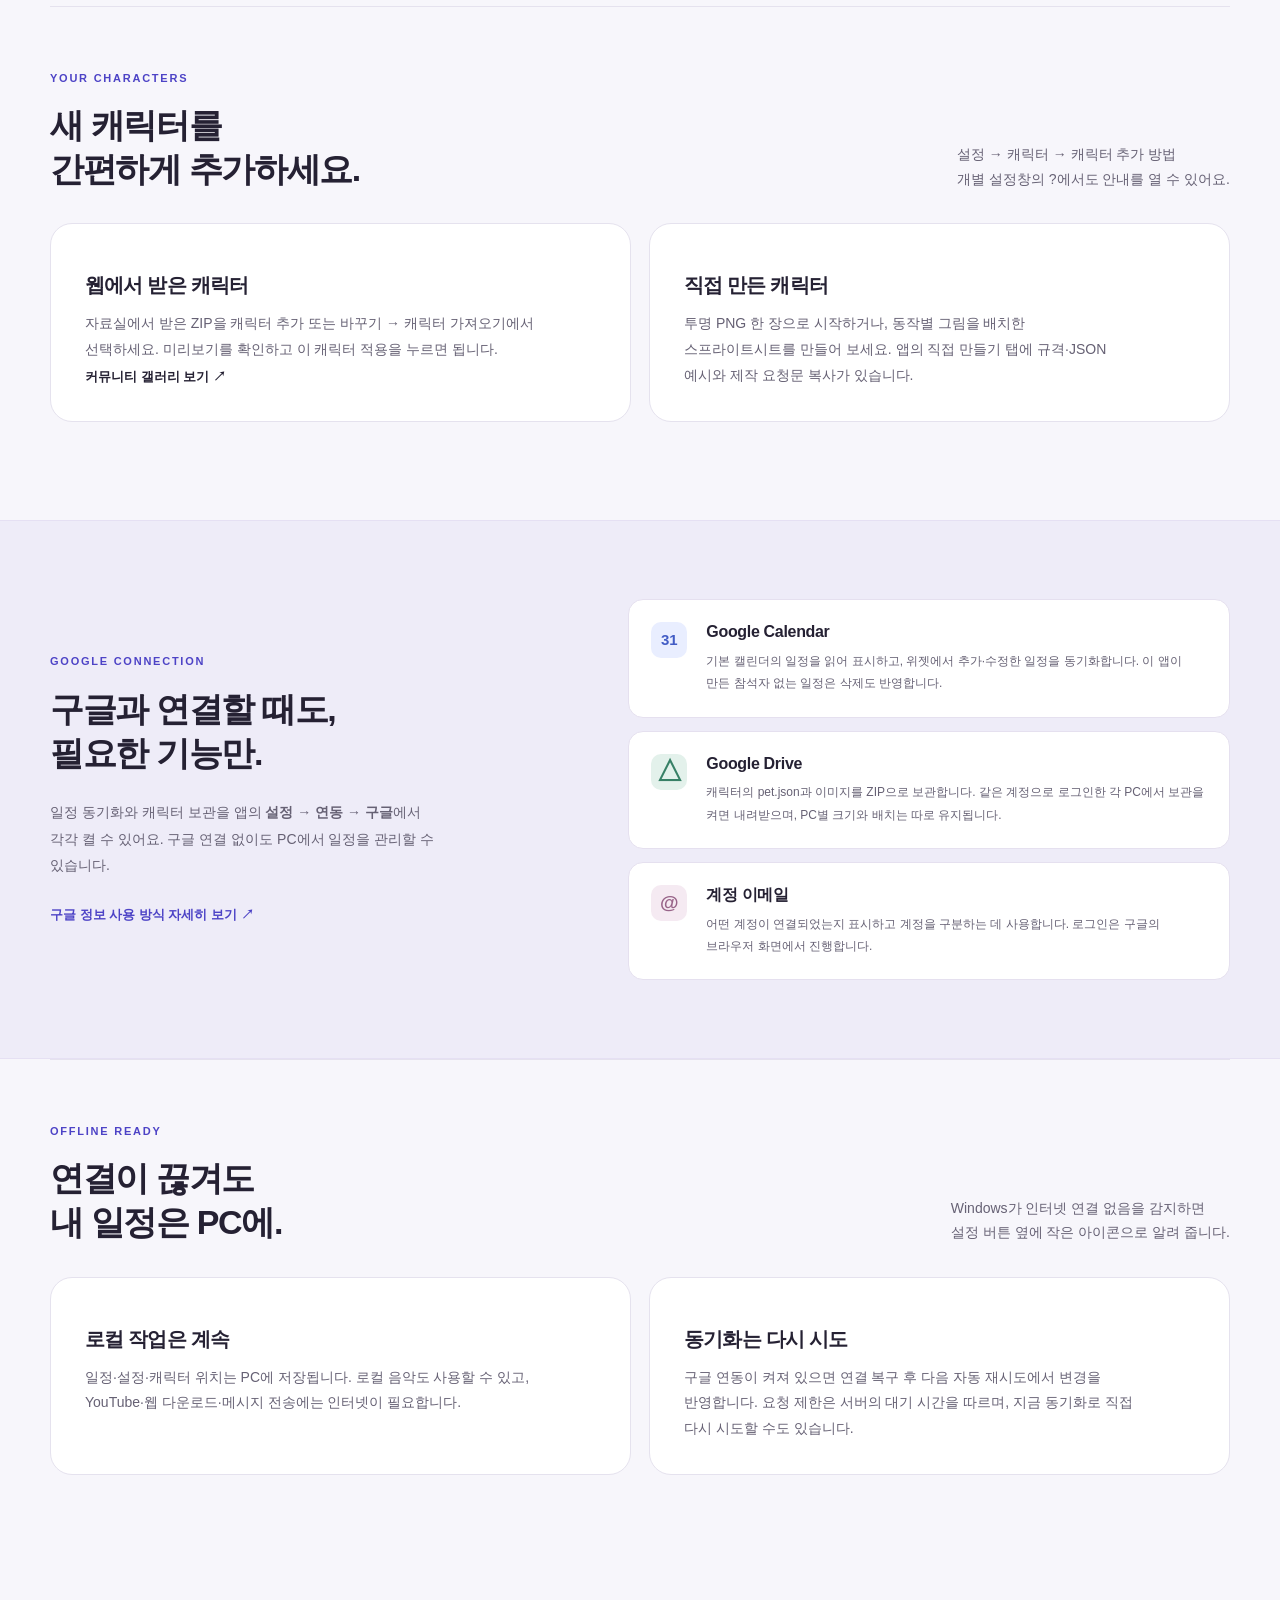
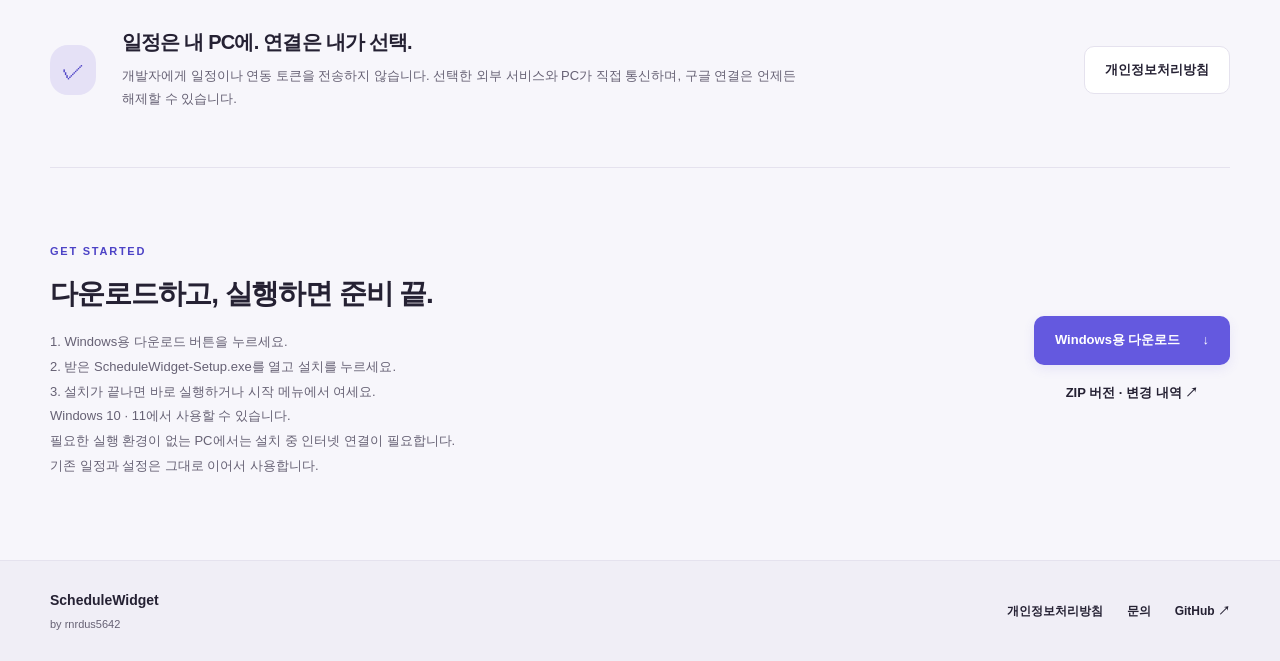
==== commit b68355e9: "Release 2026.1111.1808: add a direct-download Windows installer Build a per-user Inno Setup installe" ====
--- a/docs/index.html
+++ b/docs/index.html
@@ -23,7 +23,7 @@
         <span class="eyebrow"><span class="status-dot" aria-hidden="true"></span> WINDOWS 일정 위젯</span>
         <h1 id="hero-title">바탕화면 위,<br><span>오늘의 일정.</span></h1>
         <p class="hero-description">해야 할 일과 남은 날짜를 한눈에.<br>달력, 음악, 작은 캐릭터를 바탕화면 가까이에 두세요.</p>
-        <div class="hero-actions"><a class="button primary" href="#start">시작하는 방법 <span aria-hidden="true">↓</span></a><a class="text-link" href="https://github.com/rnrdus5642/ScheduleWidget">프로젝트 보기 <span aria-hidden="true">↗</span></a></div>
+        <div class="hero-actions"><a class="button primary" href="https://github.com/rnrdus5642/ScheduleWidget/releases/latest/download/ScheduleWidget-Setup.exe">Windows용 다운로드 <span aria-hidden="true">↓</span></a><a class="text-link" href="#start">설치 안내</a></div>
         <p class="hero-note">Windows 10 · 11 <span aria-hidden="true">/</span> 일정은 내 PC에 저장</p>
       </div>
       <figure class="hero-visual">
@@ -80,8 +80,8 @@
     </section>
     <section class="privacy-strip container" aria-labelledby="privacy-title"><div class="privacy-symbol" aria-hidden="true">✓</div><div><h2 id="privacy-title">일정은 내 PC에. 연결은 내가 선택.</h2><p>개발자에게 일정이나 연동 토큰을 전송하지 않습니다. 선택한 외부 서비스와 PC가 직접 통신하며, 구글 연결은 언제든 해제할 수 있습니다.</p></div><a class="button secondary" href="privacy.html">개인정보처리방침</a></section>
     <section class="start-section container" id="start" aria-labelledby="start-title">
-      <div><span class="eyebrow">GET STARTED</span><h2 id="start-title">ScheduleWidget 시작하기</h2><p>ZIP 파일 전체를 압축 해제한 뒤 ScheduleWidget.exe를 실행하세요.<br>Windows 10 또는 11, .NET Framework 4.7.2 환경에서 사용합니다.<br>캐릭터와 YouTube 재생에는 Microsoft Edge WebView2 Runtime이 필요합니다.</p></div>
-      <div class="start-links"><a class="button primary" href="https://github.com/rnrdus5642/ScheduleWidget/releases/latest">최신 버전 다운로드 <span aria-hidden="true">↗</span></a><a class="text-link" href="https://github.com/rnrdus5642/ScheduleWidget/issues">사용 중 궁금한 점 문의하기 <span aria-hidden="true">↗</span></a></div>
+      <div><span class="eyebrow">GET STARTED</span><h2 id="start-title">다운로드하고, 실행하면 준비 끝.</h2><p>1. Windows용 다운로드 버튼을 누르세요.<br>2. 받은 ScheduleWidget-Setup.exe를 열고 설치를 누르세요.<br>3. 설치가 끝나면 바로 실행하거나 시작 메뉴에서 여세요.</p><p>Windows 10 · 11에서 사용할 수 있습니다.<br>필요한 실행 환경이 없는 PC에서는 설치 중 인터넷 연결이 필요합니다.<br>기존 일정과 설정은 그대로 이어서 사용합니다.</p></div>
+      <div class="start-links"><a class="button primary" href="https://github.com/rnrdus5642/ScheduleWidget/releases/latest/download/ScheduleWidget-Setup.exe">Windows용 다운로드 <span aria-hidden="true">↓</span></a><a class="text-link" href="https://github.com/rnrdus5642/ScheduleWidget/releases/latest">ZIP 버전 · 변경 내역 <span aria-hidden="true">↗</span></a></div>
     </section>
   </main>
   <footer class="site-footer"><div class="container footer-inner"><div class="footer-brand">ScheduleWidget <span>by <a href="https://github.com/rnrdus5642">rnrdus5642</a></span></div><nav aria-label="하단 메뉴"><a href="privacy.html">개인정보처리방침</a><a href="https://github.com/rnrdus5642/ScheduleWidget/issues">문의</a><a href="https://github.com/rnrdus5642/ScheduleWidget">GitHub ↗</a></nav></div></footer>
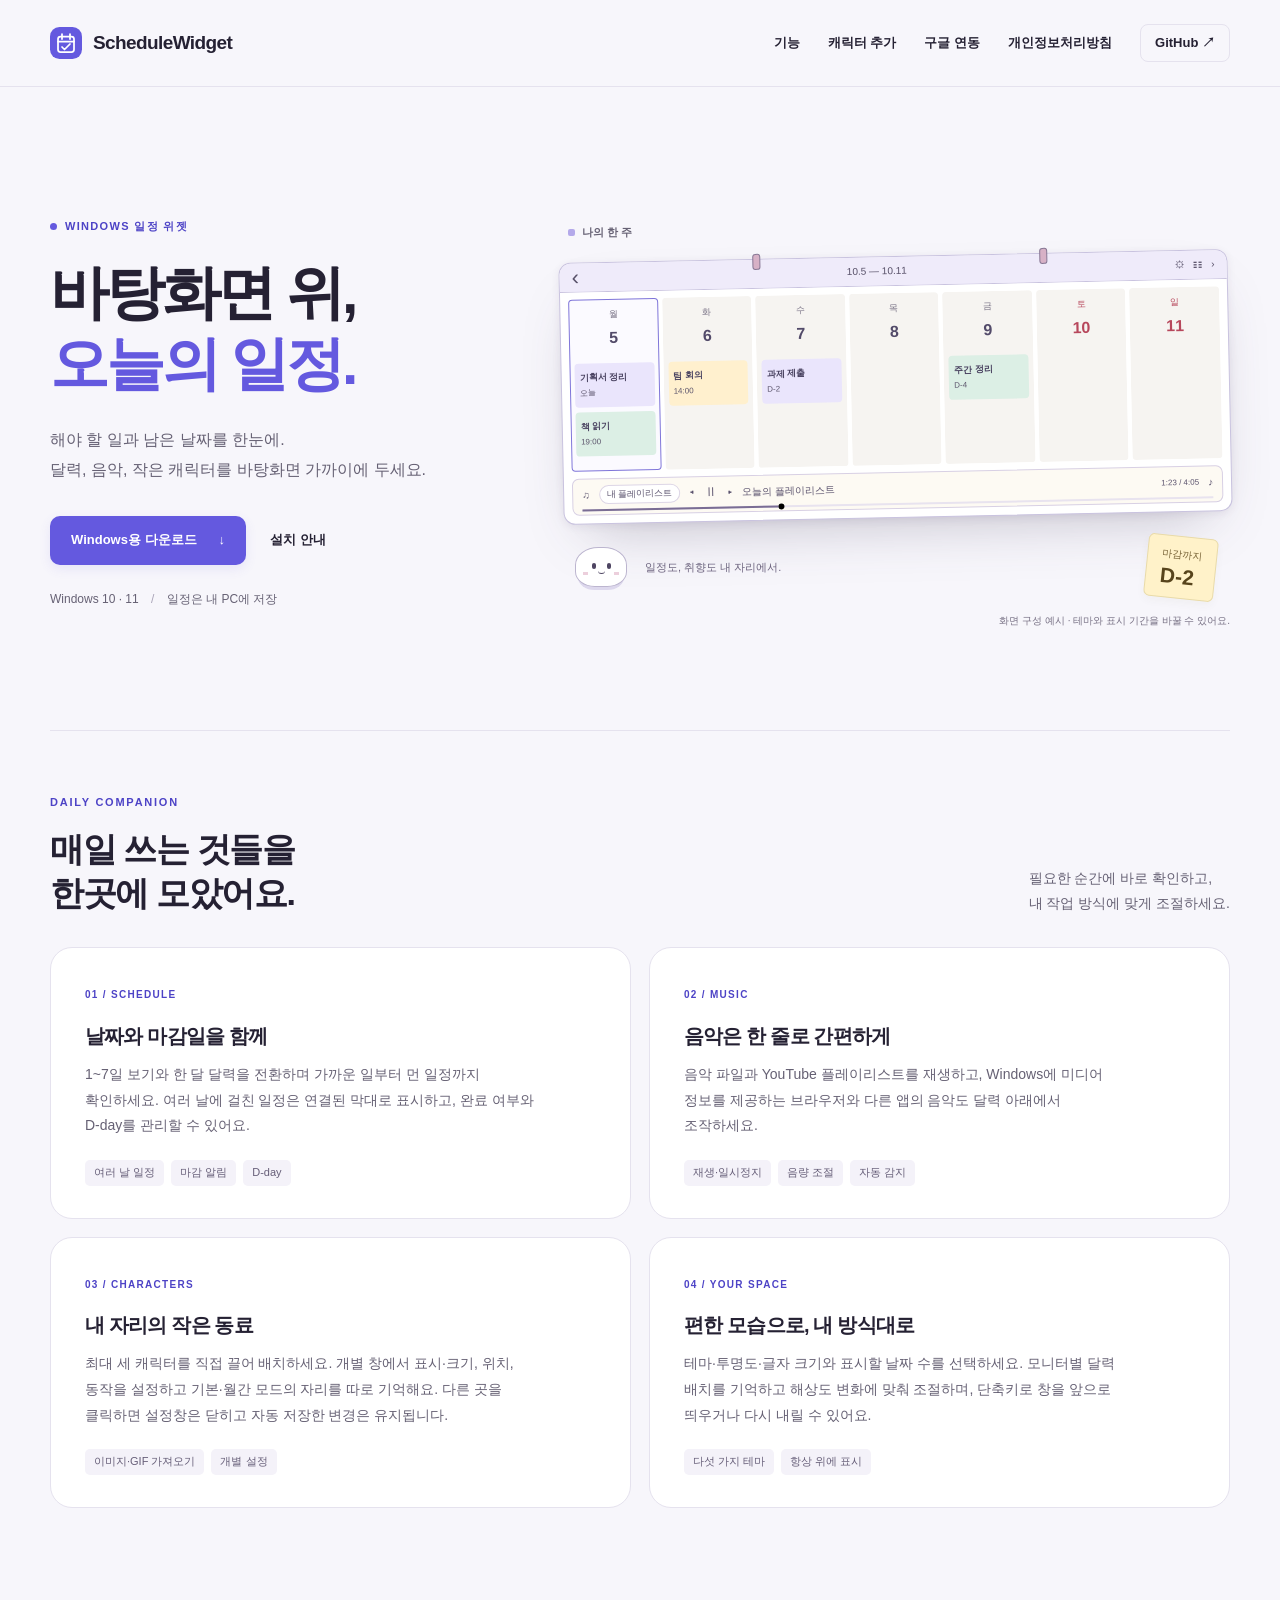
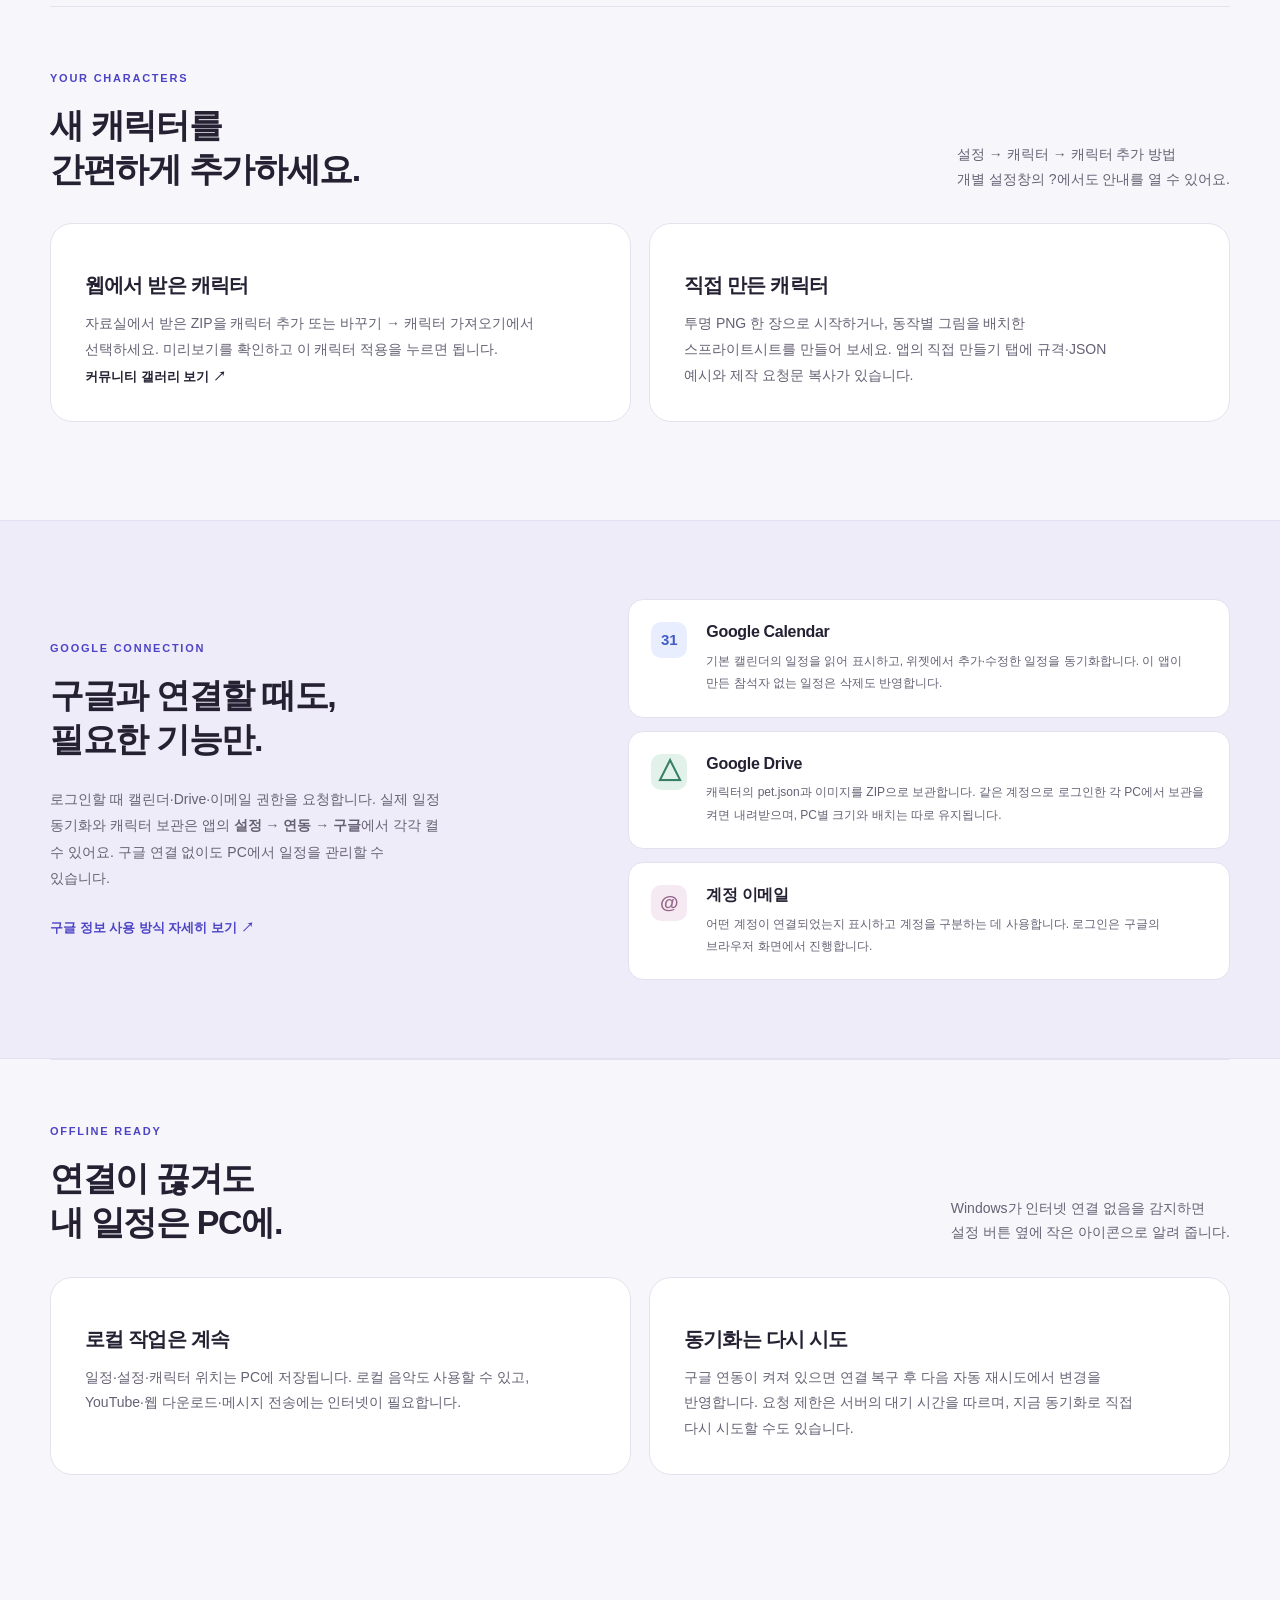
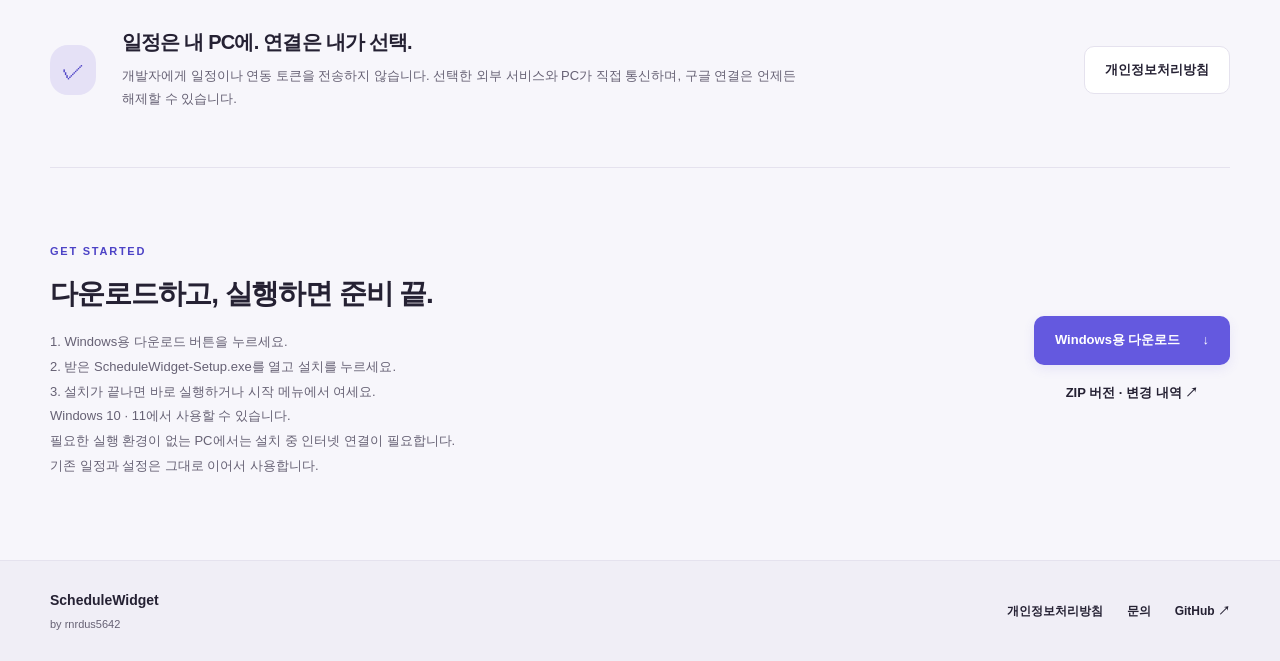
==== commit 80b8b8b1: "Release 2026.1111.1911: prepare Google OAuth review materials Use approved Google sign-in artwork, e" ====
--- a/docs/index.html
+++ b/docs/index.html
@@ -63,7 +63,7 @@
     </section>
     <section class="connection-section" id="google" aria-labelledby="google-title">
       <div class="container connection-grid">
-        <div class="connection-copy"><span class="eyebrow">GOOGLE CONNECTION</span><h2 id="google-title">구글과 연결할 때도,<br>필요한 기능만.</h2><p>일정 동기화와 캐릭터 보관을 앱의 <strong>설정 → 연동 → 구글</strong>에서 각각 켤 수 있어요. 구글 연결 없이도 PC에서 일정을 관리할 수 있습니다.</p><a class="text-link" href="privacy.html#google">구글 정보 사용 방식 자세히 보기 <span aria-hidden="true">↗</span></a></div>
+        <div class="connection-copy"><span class="eyebrow">GOOGLE CONNECTION</span><h2 id="google-title">구글과 연결할 때도,<br>필요한 기능만.</h2><p>로그인할 때 캘린더·Drive·이메일 권한을 요청합니다. 실제 일정 동기화와 캐릭터 보관은 앱의 <strong>설정 → 연동 → 구글</strong>에서 각각 켤 수 있어요. 구글 연결 없이도 PC에서 일정을 관리할 수 있습니다.</p><a class="text-link" href="privacy.html#google">구글 정보 사용 방식 자세히 보기 <span aria-hidden="true">↗</span></a></div>
         <div class="connection-list">
           <article><span class="connection-mark calendar-mark" aria-hidden="true">31</span><div><h3>Google Calendar</h3><p>기본 캘린더의 일정을 읽어 표시하고, 위젯에서 추가·수정한 일정을 동기화합니다. 이 앱이 만든 참석자 없는 일정은 삭제도 반영합니다.</p></div></article>
           <article><span class="connection-mark drive-mark" aria-hidden="true">△</span><div><h3>Google Drive</h3><p>캐릭터의 pet.json과 이미지를 ZIP으로 보관합니다. 같은 계정으로 로그인한 각 PC에서 보관을 켜면 내려받으며, PC별 크기와 배치는 따로 유지됩니다.</p></div></article>
